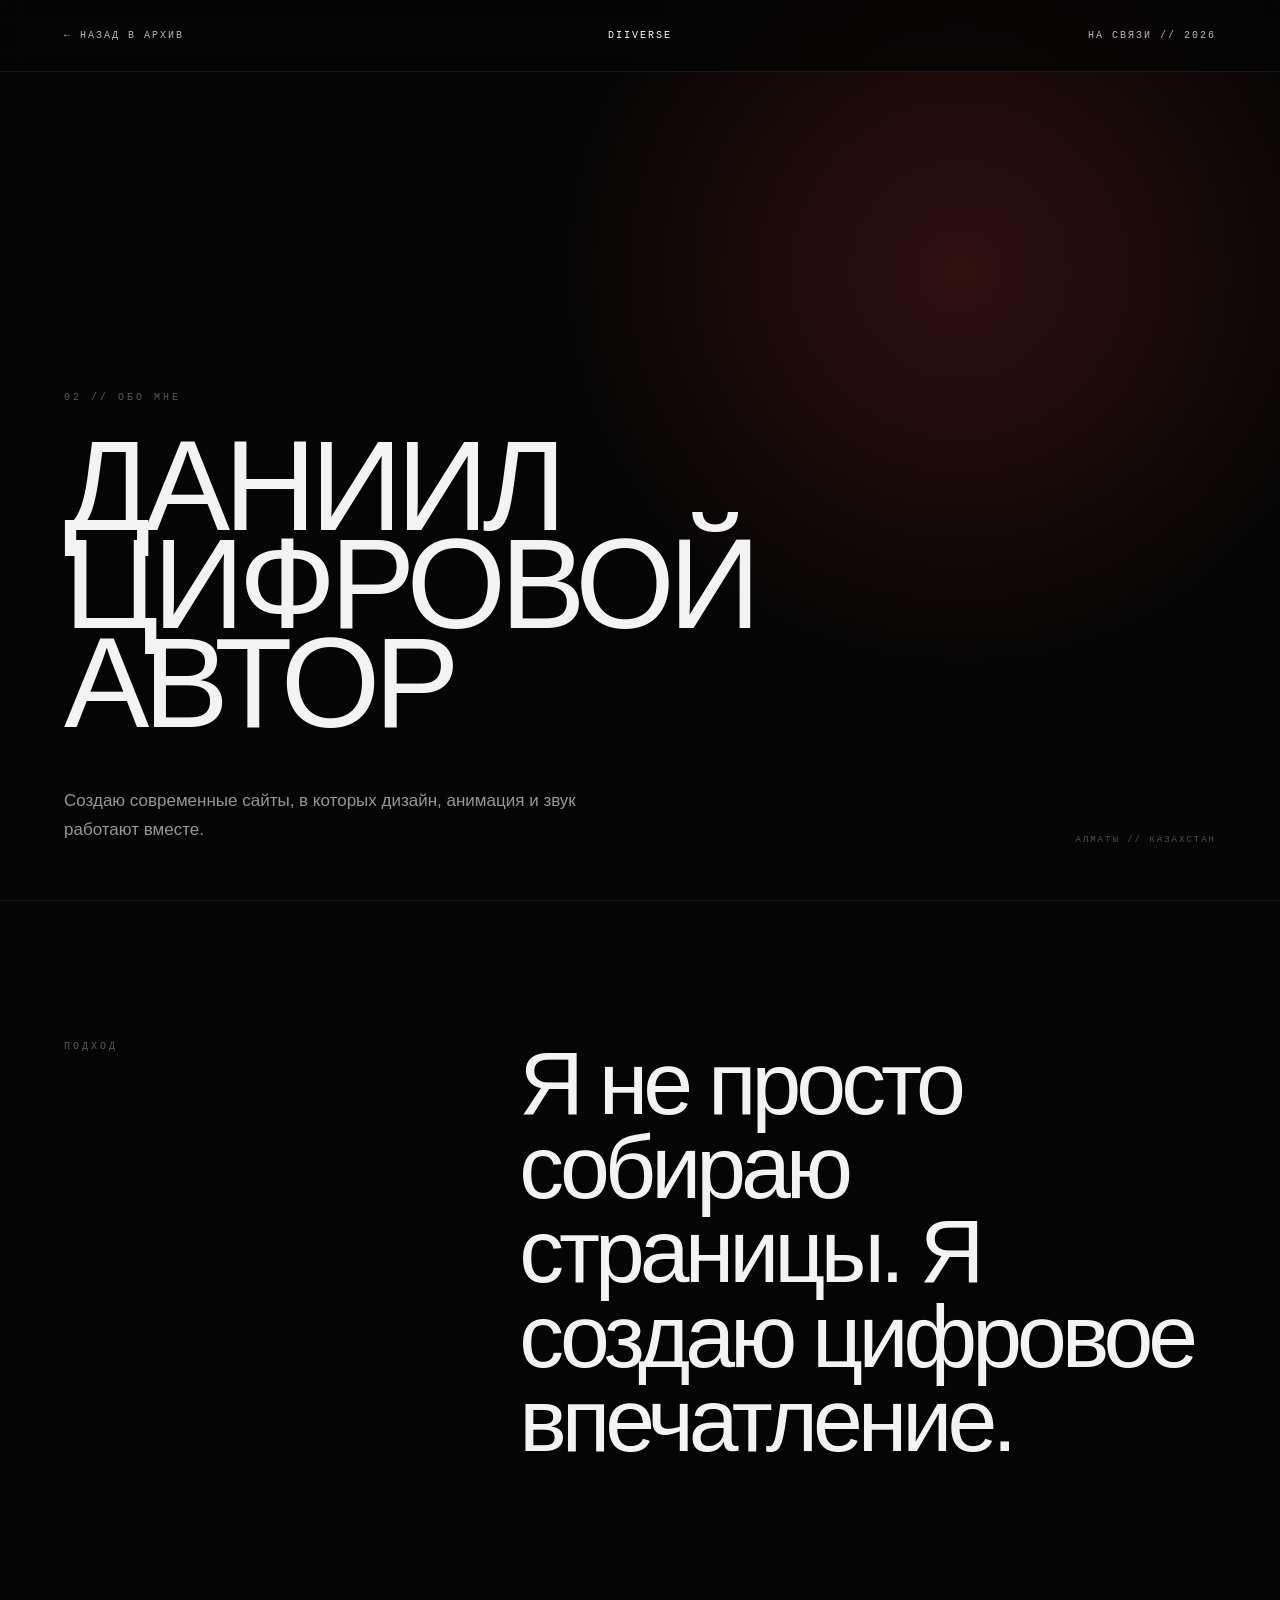
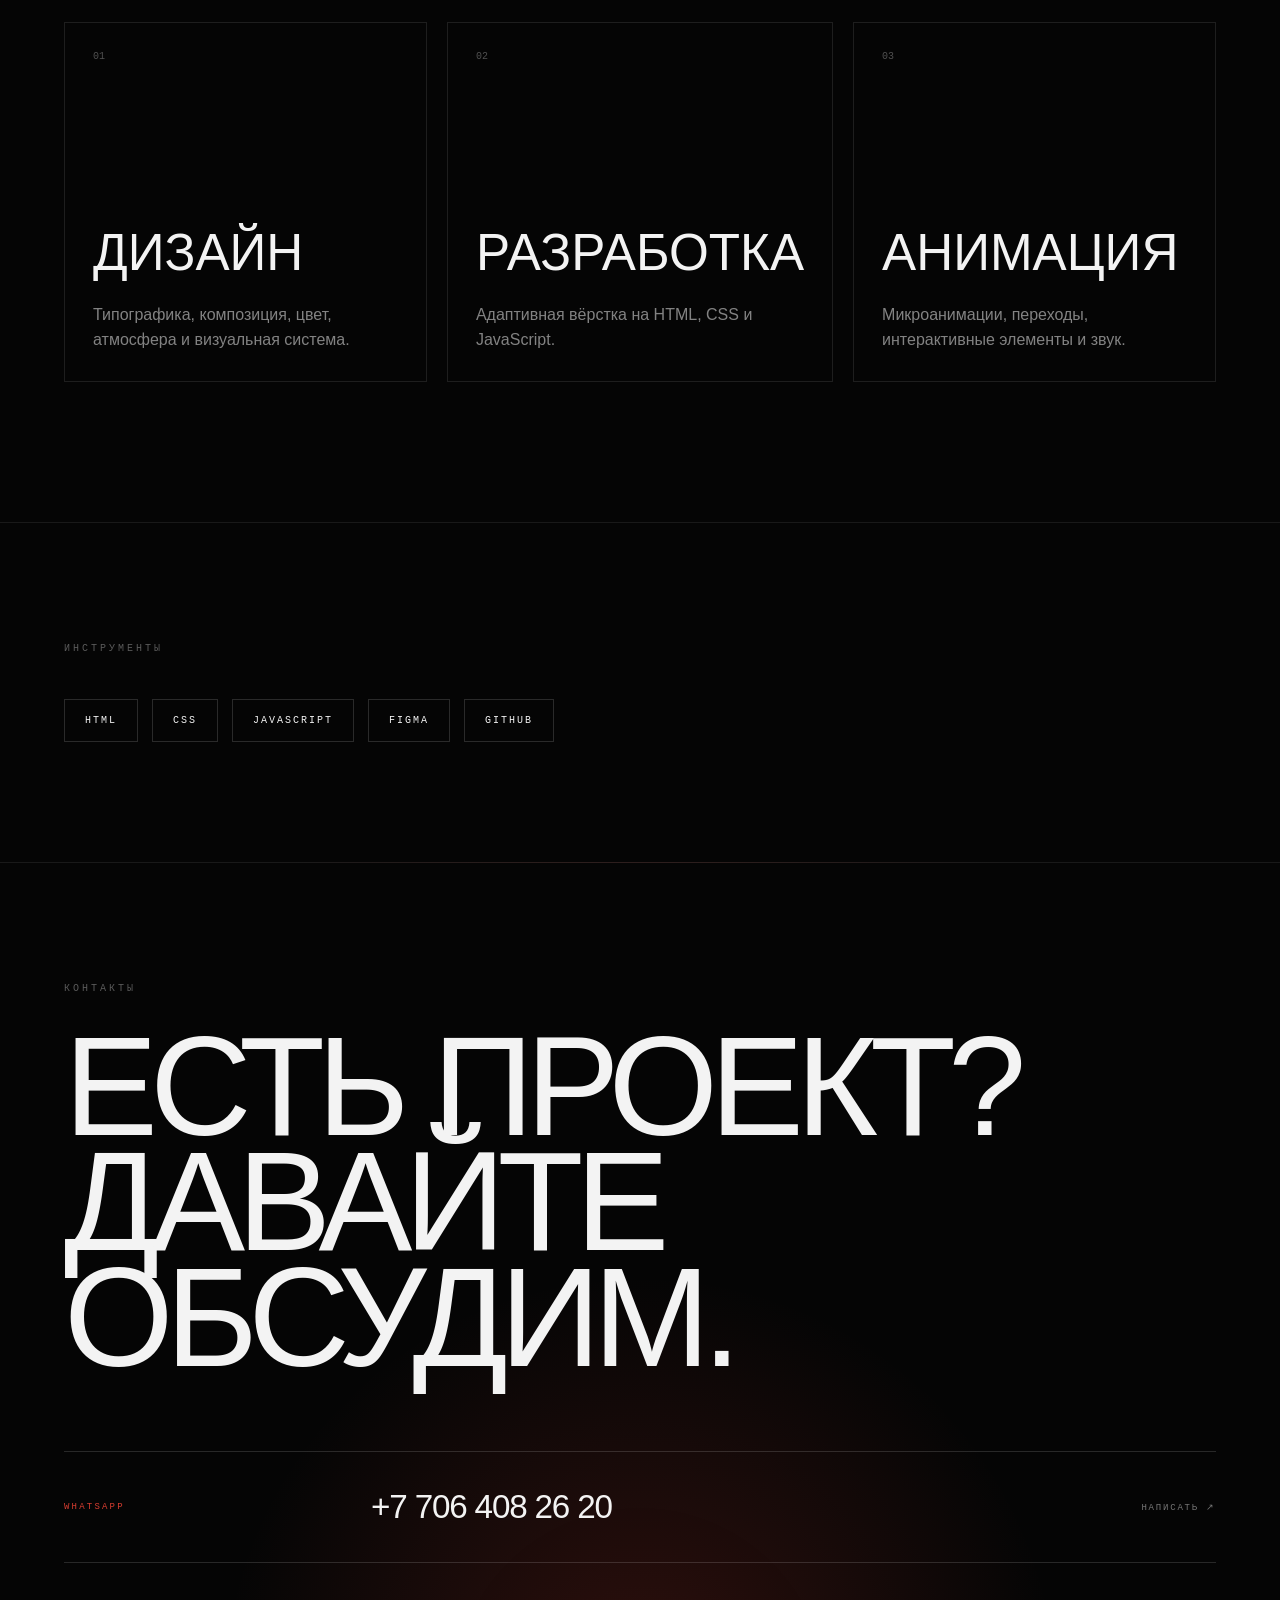
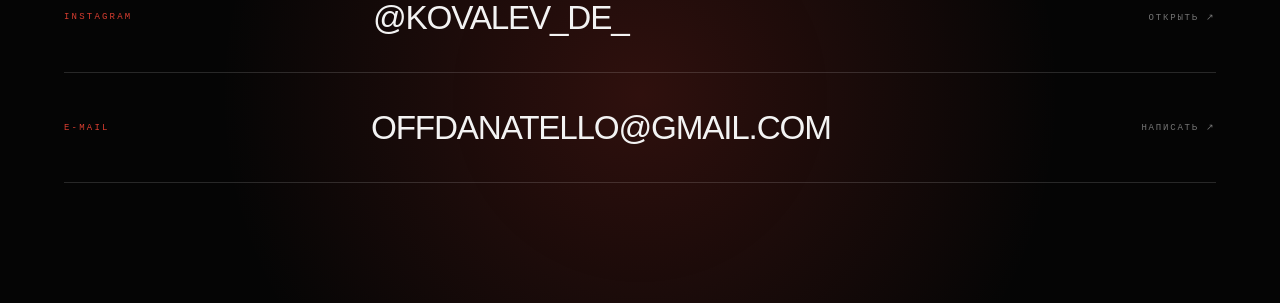
==== about.html @ d896c558 "Add files via upload" ====
<!DOCTYPE html>
<html lang="ru">
<head>
    <meta charset="UTF-8">
    <meta name="viewport" content="width=device-width, initial-scale=1.0">
    <title>Обо мне — DIIVERSE</title>
    <link rel="stylesheet" href="style.css">
</head>
<body class="about-page">
    <header class="about-header">
        <a href="index.html" class="about-back sound-hover">← НАЗАД В АРХИВ</a>
        <a href="index.html" class="about-logo sound-hover">DIIVERSE</a>
        <span class="about-status">НА СВЯЗИ // 2026</span>
    </header>

    <main>
        <section class="about-hero">
            <p class="about-label">02 // ОБО МНЕ</p>
            <h1>ДАНИИЛ<br>ЦИФРОВОЙ<br>АВТОР</h1>

            <div class="about-intro">
                <p>Создаю современные сайты, в которых дизайн, анимация и звук работают вместе.</p>
                <span>АЛМАТЫ // КАЗАХСТАН</span>
            </div>
        </section>

        <section class="about-statement">
            <p class="about-section-label">ПОДХОД</p>
            <h2>Я не просто собираю страницы. Я создаю цифровое впечатление.</h2>
        </section>

        <section class="about-grid">
            <article class="about-card">
                <span>01</span>
                <h3>ДИЗАЙН</h3>
                <p>Типографика, композиция, цвет, атмосфера и визуальная система.</p>
            </article>

            <article class="about-card">
                <span>02</span>
                <h3>РАЗРАБОТКА</h3>
                <p>Адаптивная вёрстка на HTML, CSS и JavaScript.</p>
            </article>

            <article class="about-card">
                <span>03</span>
                <h3>АНИМАЦИЯ</h3>
                <p>Микроанимации, переходы, интерактивные элементы и звук.</p>
            </article>
        </section>

        <section class="about-stack">
            <p class="about-section-label">ИНСТРУМЕНТЫ</p>
            <div class="about-stack__list">
                <span>HTML</span><span>CSS</span><span>JAVASCRIPT</span>
                <span>FIGMA</span><span>GITHUB</span>
            </div>
        </section>

        <section class="about-contact" id="contact">
            <p class="about-section-label">КОНТАКТЫ</p>
            <h2>ЕСТЬ ПРОЕКТ?<br>ДАВАЙТЕ ОБСУДИМ.</h2>

            <div class="about-contact__links">
                <a
                    href="https://wa.me/77064082620?text=%D0%97%D0%B4%D1%80%D0%B0%D0%B2%D1%81%D1%82%D0%B2%D1%83%D0%B9%D1%82%D0%B5%2C%20%D0%94%D0%B0%D0%BD%D0%B8%D0%B8%D0%BB%21%20%D0%A5%D0%BE%D1%87%D1%83%20%D0%BE%D0%B1%D1%81%D1%83%D0%B4%D0%B8%D1%82%D1%8C%20%D0%BF%D1%80%D0%BE%D0%B5%D0%BA%D1%82."
                    class="about-contact__link sound-hover"
                    target="_blank"
                    rel="noopener noreferrer"
                    aria-label="Написать Даниилу в WhatsApp"
                >
                    <span class="about-contact__network">WHATSAPP</span>
                    <strong>+7 706 408 26 20</strong>
                    <span class="about-contact__action">НАПИСАТЬ ↗</span>
                </a>

                <a
                    href="https://www.instagram.com/kovalev_de_/"
                    class="about-contact__link sound-hover"
                    target="_blank"
                    rel="noopener noreferrer"
                    aria-label="Открыть Instagram Даниила"
                >
                    <span class="about-contact__network">INSTAGRAM</span>
                    <strong>@KOVALEV_DE_</strong>
                    <span class="about-contact__action">ОТКРЫТЬ ↗</span>
                </a>

                <a
                    href="mailto:offdanatello@gmail.com"
                    class="about-contact__link sound-hover"
                    aria-label="Написать Даниилу на электронную почту"
                >
                    <span class="about-contact__network">E-MAIL</span>
                    <strong>OFFDANATELLO@GMAIL.COM</strong>
                    <span class="about-contact__action">НАПИСАТЬ ↗</span>
                </a>
            </div>
        </section>
    </main>

    <audio id="hoverSound" src="audio/hover.wav" preload="auto"></audio>
    <audio id="clickSound" src="audio/click.wav" preload="auto"></audio>
    <script src="about.js"></script>
</body>
</html>
---- style.css ----
/* =================================
   0. ОБЩИЕ НАСТРОЙКИ
================================= */

* {
    margin: 0;
    padding: 0;
    box-sizing: border-box;
}


:root {
    --font-main: Arial, Helvetica, sans-serif;
    --font-system: Consolas, "Courier New", monospace;
}

html {
    scroll-behavior: smooth;
}

body {
    min-width: 320px;

    color: #f3f3f3;
    background: #050505;

    font-family: var(--font-main);

    overflow: hidden;
}

button,
a {
    font: inherit;
}

button {
    border: none;
}

a {
    color: inherit;
}

img {
    max-width: 100%;
}

::selection {
    color: #050505;
    background: #f04435;
}


/* Скроллбар */

::-webkit-scrollbar {
    width: 8px;
}

::-webkit-scrollbar-track {
    background: #050505;
}

::-webkit-scrollbar-thumb {
    background: rgba(255, 255, 255, 0.18);
}

::-webkit-scrollbar-thumb:hover {
    background: #f04435;
}


/* Фокус для клавиатуры */

a:focus-visible,
button:focus-visible {
    outline: 1px solid #f04435;
    outline-offset: 5px;
}


/* =================================
   1. СТАРТОВЫЙ ЭКРАН
================================= */

.preloader {
    position: fixed;
    inset: 0;
    z-index: 9999;

    padding: 38px 5%;

    display: flex;
    flex-direction: column;
    justify-content: center;
    align-items: center;

    color: #f3f3f3;
    background: #050505;
    overflow: hidden;


}
/* Большое пульсирующее красное пятно */

.preloader::after {
    content: "";

    position: absolute;
    top: 50%;
    left: 50%;
    z-index: 1;

    width: 850px;
    height: 850px;

    border-radius: 50%;

    background: radial-gradient(
        circle,
        rgba(240, 50, 40, 0.55) 0%,
        rgba(240, 50, 40, 0.28) 25%,
        rgba(240, 50, 40, 0.1) 48%,
        transparent 72%
    );

    filter: blur(38px);

    transform:
        translate(-50%, -50%)
        scale(0.45);

    animation:
        preloaderPulse
        10s
        ease-in-out
        infinite;

    pointer-events: none;
}


@keyframes preloaderPulse {

    0%,
    100% {
        opacity: 0.25;

        transform:
            translate(-50%, -50%)
            scale(0.45);
    }

    50% {
        opacity: 1;

        transform:
            translate(-50%, -50%)
            scale(1.35);
    }

}

/* Сетка на стартовом экране */

.preloader::before {
    content: "";

    position: absolute;
    inset: 0;

    background-image:
        linear-gradient(
            rgba(255, 255, 255, 0.018) 1px,
            transparent 1px
        ),
        linear-gradient(
            90deg,
            rgba(255, 255, 255, 0.018) 1px,
            transparent 1px
        );

    background-size: 70px 70px;

    pointer-events: none;
}


/* Горизонтальная сканирующая линия */



/* Скрытие прелоадера */

.preloader.hidden {
   display: none;
}


/* Центральная часть */

.preloader__content {
    position: relative;
    z-index: 2;

    width: 100%;
    max-width: 1100px;

    text-align: center;
}

.system-text {
    color: rgba(255, 255, 255, 0.4);

    font-family: var(--font-system);
    font-size: 10px;
    letter-spacing: 4px;

    animation: systemBlink 1.5s ease-in-out infinite;
}

@keyframes systemBlink {

    0%,
    100% {
        opacity: 0.35;
    }

    50% {
        opacity: 1;
    }

}

.preloader h1 {
    margin-top: 30px;

    font-size: clamp(55px, 10vw, 150px);
    line-height: 0.85;
    letter-spacing: -8px;
    font-weight: 500;
}

.preloader__description {
    max-width: 500px;
    margin: 35px auto 0;

    color: rgba(255, 255, 255, 0.46);

    font-size: 14px;
    line-height: 1.7;
}


/* Кнопка входа */

.enter-button {
    position: relative;

    margin-top: 50px;
    padding: 19px 32px;

    color: #f3f3f3;
    background: transparent;

    border: 1px solid rgba(255, 255, 255, 0.25);

    font-family: var(--font-system);
    font-size: 11px;
    letter-spacing: 3px;

    cursor: pointer;

    overflow: hidden;

    transition:
        color 0.35s ease,
        background 0.35s ease,
        border-color 0.35s ease,
        transform 0.35s ease,
        box-shadow 0.35s ease;
}

.enter-button:hover {
    color: #050505;
    background: #f3f3f3;
    border-color: #f3f3f3;

    transform: translateY(-3px);

    box-shadow:
        0 12px 50px rgba(240, 68, 53, 0.2);
}

/* =================================
   SYSTEM BOOT
================================= */

.boot-sequence {
    width: 100%;
    max-width: 520px;

    margin: 34px auto 0;

    opacity: 0;
    visibility: hidden;

    transform: translateY(15px);

    transition:
        opacity 0.4s ease,
        visibility 0.4s ease,
        transform 0.4s ease;
}

.boot-sequence.active {
    opacity: 1;
    visibility: visible;

    transform: translateY(0);
}

.boot-sequence__line {
    min-height: 18px;

    color: rgba(255, 255, 255, 0.62);

    font-family: var(--font-system);
    font-size: 10px;
    letter-spacing: 3px;
    text-align: left;
}

.boot-progress {
    width: 100%;
    height: 2px;

    margin-top: 16px;

    overflow: hidden;

    background: rgba(255, 255, 255, 0.12);
}

.boot-progress__bar {
    width: 0%;
    height: 100%;

    background: #f04435;

    box-shadow:
        0 0 10px rgba(240, 68, 53, 0.8),
        0 0 25px rgba(240, 68, 53, 0.45);

    transition: width 0.25s linear;
}

.boot-progress__info {
    margin-top: 12px;

    display: flex;
    justify-content: space-between;
    gap: 20px;

    color: rgba(255, 255, 255, 0.28);

    font-family: var(--font-system);
    font-size: 8px;
    letter-spacing: 2px;
}

.enter-button.booting {
    pointer-events: none;

    color: rgba(255, 255, 255, 0.4);
    border-color: rgba(255, 255, 255, 0.12);

    background: transparent;

    transform: none;
}

/* Нижняя строка прелоадера */

.preloader__bottom {
    position: absolute;
    right: 5%;
    bottom: 32px;
    left: 5%;
    z-index: 2;

    display: flex;
    justify-content: space-between;

    color: rgba(255, 255, 255, 0.28);

    font-family: var(--font-system);
    font-size: 9px;
    letter-spacing: 2px;
}


/* =================================
   2. ОСНОВНОЙ САЙТ
================================= */

.site-content {
    display: none;
}

.site-content.visible {
    display: block;
}


/* =================================
   3. HERO
================================= */

.hero {
    position: relative;

    min-height: 100vh;
    min-height: 100svh;

    padding: 140px 5% 45px;

    display: flex;
    flex-direction: column;
    justify-content: flex-end;

    background:
        radial-gradient(
            circle at 68% 40%,
            rgba(240, 68, 53, 0.16),
            transparent 30%
        ),
        linear-gradient(
            115deg,
            #050505 0%,
            #0d0d0d 50%,
            #171717 100%
        );

    overflow: hidden;
}


/* Красное свечение */

.hero::before {
    content: "";

    position: absolute;
    top: 15%;
    left: 32%;

    width: 520px;
    height: 520px;

    background: radial-gradient(
        circle,
        rgba(240, 68, 53, 0.18),
        transparent 65%
    );

    filter: blur(25px);

    animation: heroGlow 6s ease-in-out infinite;

    pointer-events: none;
}

@keyframes heroGlow {

    0%,
    100% {
        opacity: 0.45;
        transform: scale(0.9);
    }

    50% {
        opacity: 1;
        transform: scale(1.15);
    }

}


/* Затемнение снизу */

.hero::after {
    content: "";

    position: absolute;
    right: 0;
    bottom: 0;
    left: 0;

    height: 40%;

    background: linear-gradient(
        transparent,
        rgba(5, 5, 5, 0.9)
    );

    pointer-events: none;
}


/* =================================
   4. ШАПКА
================================= */

.header {
    position: fixed;
    top: 0;
    right: 0;
    left: 0;
    z-index: 200;

    padding: 28px 5%;

    display: grid;
    grid-template-columns: 1fr auto 1fr;
    align-items: center;
    gap: 30px;

    border-bottom: 1px solid rgba(255, 255, 255, 0.1);

    background: rgba(5, 5, 5, 0.72);
    backdrop-filter: blur(14px);
    -webkit-backdrop-filter: blur(14px);
}

.logo {
    justify-self: start;

    color: #f3f3f3;

    font-family: var(--font-system);
    font-size: 11px;
    letter-spacing: 3px;
    text-decoration: none;

    transition:
        color 0.3s ease,
        text-shadow 0.3s ease;
}

.logo:hover {
    color: #f04435;
    text-shadow: 0 0 20px rgba(240, 68, 53, 0.7);
}


/* Навигация */

.navigation {
    display: flex;
    align-items: center;
    gap: 32px;
}

.navigation a {
    position: relative;

    padding: 7px 0;

    color: rgba(255, 255, 255, 0.62);

    font-family: var(--font-system);
    font-size: 9px;
    letter-spacing: 2px;
    text-decoration: none;
    text-transform: uppercase;

    transition: color 0.3s ease;
}

.navigation a::after {
    content: "";

    position: absolute;
    right: 0;
    bottom: 0;
    left: 0;

    height: 1px;

    background: #f04435;

    transform: scaleX(0);
    transform-origin: right;

    transition: transform 0.3s ease;
}

.navigation a:hover {
    color: #ffffff;
}

.navigation a:hover::after {
    transform: scaleX(1);
    transform-origin: left;
}


/* Кнопка звука */

.sound-button {
    justify-self: end;

    padding: 10px 14px;

    color: rgba(255, 255, 255, 0.65);
    background: rgba(0, 0, 0, 0.22);

    border: 1px solid rgba(255, 255, 255, 0.16);

    font-family: var(--font-system);
    font-size: 9px;
    letter-spacing: 2px;

    cursor: pointer;

    transition:
        color 0.3s ease,
        border-color 0.3s ease,
        background 0.3s ease;
}

.sound-button:hover {
    color: #ffffff;
    background: rgba(240, 68, 53, 0.12);
    border-color: rgba(240, 68, 53, 0.7);
}


/* =================================
   5. СОДЕРЖИМОЕ HERO
================================= */

.hero__content {
    position: relative;
    z-index: 5;

    max-width: 1050px;
}

.hero__code {
    color: rgba(255, 255, 255, 0.42);

    font-family: var(--font-system);
    font-size: 10px;
    letter-spacing: 3px;
}

.hero h2 {
    margin-top: 26px;

    font-size: clamp(85px, 15vw, 220px);
    line-height: 0.72;
    letter-spacing: -12px;
    font-weight: 500;
}

.hero__description {
    max-width: 510px;
    margin-top: 45px;

    color: rgba(255, 255, 255, 0.62);

    font-size: 17px;
    line-height: 1.7;
}


/* Кнопка перехода к проектам */

.explore-button {
    width: min(100%, 500px);
    margin-top: 45px;
    padding: 23px 0;

    display: flex;
    justify-content: space-between;
    align-items: center;

    color: #f3f3f3;

    border-top: 1px solid rgba(255, 255, 255, 0.25);
    border-bottom: 1px solid rgba(255, 255, 255, 0.25);

    font-family: var(--font-system);
    font-size: 11px;
    letter-spacing: 3px;
    text-decoration: none;

    transition:
        padding 0.35s ease,
        color 0.35s ease,
        background 0.35s ease;
}

.explore-button span {
    font-size: 23px;

    transition: transform 0.35s ease;
}

.explore-button:hover {
    padding-right: 20px;
    padding-left: 20px;

    color: #050505;
    background: #f3f3f3;
}

.explore-button:hover span {
    transform: translate(6px, 6px);
}


/* Нижняя строка hero */

.hero__bottom {
    position: relative;
    z-index: 5;

    margin-top: 65px;

    display: flex;
    justify-content: space-between;

    color: rgba(255, 255, 255, 0.3);

    font-family: var(--font-system);
    font-size: 9px;
    letter-spacing: 2px;
}


/* =================================
   6. MANIFESTO
================================= */

.manifesto {
    position: relative;

    min-height: 100vh;
    min-height: 100svh;

    padding: 45px 5%;

    display: flex;
    flex-direction: column;
    justify-content: space-between;

    background:
        radial-gradient(
            circle at 78% 45%,
            rgba(245, 36, 36, 0.16),
            transparent 35%
        ),
        #080808;

    border-top: 1px solid rgba(255, 255, 255, 0.08);
    border-bottom: 1px solid rgba(255, 255, 255, 0.08);

    overflow: hidden;
}


/* Сетка */

.manifesto::before {
    content: "";

    position: absolute;
    inset: 0;

    background-image:
        linear-gradient(
            rgba(255, 255, 255, 0.018) 1px,
            transparent 1px
        ),
        linear-gradient(
            90deg,
            rgba(255, 255, 255, 0.018) 1px,
            transparent 1px
        );

    background-size: 80px 80px;

    pointer-events: none;
}


/* Красный декоративный круг */

.manifesto::after {
    content: "";

    position: absolute;
    right: -160px;
    bottom: -180px;

    width: 520px;
    height: 520px;

    border: 1px solid rgba(240, 68, 53, 0.2);
    border-radius: 50%;

    box-shadow:
        0 0 80px rgba(240, 68, 53, 0.08),
        inset 0 0 80px rgba(240, 68, 53, 0.05);

    pointer-events: none;
}


/* Верхняя часть */

.manifesto__top {
    position: relative;
    z-index: 2;

    display: flex;
    justify-content: space-between;
}

.manifesto__label,
.manifesto__status {
    color: rgba(255, 255, 255, 0.35);

    font-family: var(--font-system);
    font-size: 10px;
    letter-spacing: 3px;
}


/* Центр */

.manifesto__content {
    position: relative;
    z-index: 2;
}

.manifesto h2 {
    font-size: clamp(65px, 11vw, 165px);
    line-height: 0.78;
    letter-spacing: -8px;
    font-weight: 500;
}

.manifesto h2 .manifesto-accent {
    color: #f04435;

    text-shadow: 0 0 50px rgba(240, 68, 53, 0.23);
}

.manifesto__text {
    margin-top: 60px;

    display: flex;
    align-items: flex-end;
    justify-content: space-between;
    gap: 60px;
}

.manifesto__text > p:first-child {
    max-width: 520px;

    color: rgba(255, 255, 255, 0.58);

    font-size: 17px;
    line-height: 1.7;
}

.manifesto__code {
    color: rgba(255, 255, 255, 0.28);

    font-family: var(--font-system);
    font-size: 10px;
    letter-spacing: 2px;
}


/* Низ */

.manifesto__bottom {
    position: relative;
    z-index: 2;

    display: flex;
    justify-content: space-between;

    color: rgba(255, 255, 255, 0.25);

    font-family: var(--font-system);
    font-size: 9px;
    letter-spacing: 2px;
}


/* =================================
   7. SELECTED VERSES
================================= */

.verses {
    min-height: 100vh;
    min-height: 100svh;

    padding: 45px 5% 60px;

    color: #f3f3f3;
    background: #050505;

    border-bottom: 1px solid rgba(255, 255, 255, 0.08);
}


/* Верхняя строка */

.verses__header {
    display: flex;
    justify-content: space-between;
    align-items: center;

    padding-bottom: 35px;
}

.verses__label,
.verses__header > span,
.verses__footer {
    color: rgba(255, 255, 255, 0.32);

    font-family: var(--font-system);
    font-size: 10px;
    letter-spacing: 2px;
}


/* Две колонки */

.verses__layout {
    display: grid;
    grid-template-columns: minmax(0, 1.35fr) minmax(320px, 0.65fr);
    gap: 35px;
}


/* Список проектов */

.verses__list {
    border-bottom: 1px solid rgba(255, 255, 255, 0.12);
}

.verse-row {
    position: relative;

    min-height: 185px;
    padding: 30px 10px;

    display: grid;
    grid-template-columns: 70px minmax(0, 1fr) auto;
    align-items: center;
    gap: 25px;

    color: inherit;
    text-decoration: none;

    border-top: 1px solid rgba(255, 255, 255, 0.12);

    overflow: hidden;

    transition:
        padding 0.35s ease,
        background 0.35s ease,
        opacity 0.35s ease;
}


/* Красная линия слева */

.verse-row::before {
    content: "";

    position: absolute;
    top: 0;
    bottom: 0;
    left: 0;

    width: 2px;

    background: #f04435;

    transform: scaleY(0);
    transform-origin: bottom;

    transition: transform 0.35s ease;
}

.verse-row:hover::before,
.verse-row.is-active::before {
    transform: scaleY(1);
}

.verse-row:hover {
    padding-right: 25px;
    padding-left: 25px;

    background: rgba(255, 255, 255, 0.028);
}


/* Номер */

.verse-row__number {
    color: rgba(255, 255, 255, 0.3);

    font-family: var(--font-system);
    font-size: 10px;
    letter-spacing: 2px;
}


/* Название */

.verse-row__title {
    min-width: 0;
}

.verse-row__title h2 {
    font-size: clamp(36px, 5vw, 78px);
    line-height: 0.9;
    letter-spacing: -3px;
    font-weight: 400;

    overflow-wrap: anywhere;
}

.verse-row__title p {
    margin-top: 14px;

    color: rgba(255, 255, 255, 0.34);

    font-family: var(--font-system);
    font-size: 9px;
    line-height: 1.5;
    letter-spacing: 2px;
}


/* Статус */

.verse-row__status {
    color: rgba(255, 255, 255, 0.5);

    font-family: var(--font-system);
    font-size: 10px;
    letter-spacing: 2px;

    white-space: nowrap;
}


/* Заблокированные проекты */

.verse-row--locked {
    cursor: not-allowed;
}

.verse-row--locked .verse-row__title,
.verse-row--locked .verse-row__status {
    opacity: 0.38;
}

.verse-row--locked:hover {
    opacity: 0.75;
}


/* =================================
   8. ПРЕВЬЮ ПРОЕКТА
================================= */

.verse-preview {
    position: sticky;
    top: 30px;

    height: calc(100vh - 90px);
    min-height: 520px;

    overflow: hidden;

    background: #0a0a0a;

    border: 1px solid rgba(255, 255, 255, 0.1);
}

.verse-preview img {
    width: 100%;
    height: 100%;

    display: block;

    object-fit: cover;
    object-position: center;

    opacity: 1;
    transform: scale(1);

    transition:
        opacity 0.35s ease,
        transform 0.9s cubic-bezier(0.16, 1, 0.3, 1),
        filter 0.7s ease;
}

.verse-preview:hover img {
    transform: scale(1.045);
    filter: contrast(1.04);
}


/* Затемнение изображения */

.verse-preview::after {
    content: "";

    position: absolute;
    inset: 0;

    background: linear-gradient(
        to bottom,
        rgba(0, 0, 0, 0.05),
        rgba(0, 0, 0, 0.65)
    );

    pointer-events: none;
}


/* Закрытый проект */

.verse-preview__empty {
    position: absolute;
    inset: 0;
    z-index: 2;

    display: flex;
    align-items: center;
    justify-content: center;

    color: rgba(255, 255, 255, 0.12);

    font-family: var(--font-system);
    font-size: clamp(24px, 4vw, 52px);
    line-height: 1.1;
    letter-spacing: 5px;
    text-align: center;

    opacity: 0;

    background:
        repeating-linear-gradient(
            0deg,
            transparent,
            transparent 3px,
            rgba(255, 255, 255, 0.015) 4px
        ),
        #080808;

    transition: opacity 0.35s ease;
}

.verse-preview__empty.is-visible {
    opacity: 1;
}


/* Подписи на изображении */

.verse-preview__overlay {
    position: absolute;
    right: 0;
    bottom: 0;
    left: 0;
    z-index: 4;

    padding: 22px;

    display: flex;
    justify-content: space-between;
    gap: 20px;

    color: rgba(255, 255, 255, 0.72);

    font-family: var(--font-system);
    font-size: 9px;
    line-height: 1.5;
    letter-spacing: 2px;

    background: linear-gradient(
        transparent,
        rgba(0, 0, 0, 0.9)
    );
}


/* Нижняя строка */

.verses__footer {
    margin-top: 35px;

    display: flex;
    justify-content: space-between;
}


/* =================================
   9. ПЛАНШЕТ
================================= */

@media (max-width: 1050px) {

    .header {
        grid-template-columns: auto 1fr auto;
    }

    .navigation {
        justify-self: center;
        gap: 20px;
    }

    .hero h2 {
        letter-spacing: -8px;
    }

    .verses__layout {
        grid-template-columns: 1.1fr 0.9fr;
    }

    .verse-row {
        grid-template-columns: 45px minmax(0, 1fr);
    }

    .verse-row__status {
        grid-column: 2;
    }

}


/* =================================
   10. МОБИЛЬНАЯ ВЕРСИЯ
================================= */

@media (max-width: 768px) {

    body {
        overflow-x: hidden;
    }


    /* Прелоадер */

    .preloader {
        padding: 25px 20px;
    }

    .preloader h1 {
        margin-top: 24px;

        font-size: clamp(48px, 17vw, 85px);
        line-height: 0.87;
        letter-spacing: -4px;

        overflow-wrap: anywhere;
    }

    .preloader__description {
        max-width: 310px;
        margin-top: 25px;

        font-size: 13px;
    }

    .enter-button {
        width: 100%;
        max-width: 310px;

        margin-top: 38px;
        padding: 18px 12px;

        font-size: 9px;
    }

    .preloader__bottom {
        right: 20px;
        bottom: 22px;
        left: 20px;

        gap: 15px;

        font-size: 7px;
    }


    /* Hero */

    .hero {
        min-height: 100svh;
        padding: 120px 20px 30px;

        background-position: 62% center;
    }

    .hero::before {
        top: 18%;
        left: -30%;

        width: 400px;
        height: 400px;
    }


    /* Шапка */

    .header {
        padding: 20px;

        grid-template-columns: 1fr auto;
        gap: 15px;
    }

    .logo {
        font-size: 9px;
    }

    .navigation {
        position: absolute;
        top: 69px;
        right: 20px;
        left: 20px;

        padding-top: 15px;

        display: flex;
        justify-content: space-between;
        gap: 10px;

        border-top: 1px solid rgba(255, 255, 255, 0.08);
    }

    .navigation a {
        font-size: 7px;
        letter-spacing: 1px;
    }

    .sound-button {
        padding: 8px 10px;

        font-size: 7px;
    }


    /* Hero-контент */

    .hero__content {
        width: 100%;
    }

    .hero__code {
        font-size: 8px;
        letter-spacing: 2px;
    }

    .hero h2 {
        margin-top: 22px;

        font-size: clamp(72px, 24vw, 125px);
        line-height: 0.76;
        letter-spacing: -6px;
    }

    .hero__description {
        max-width: 320px;
        margin-top: 35px;

        font-size: 15px;
        line-height: 1.6;
    }

    .explore-button {
        width: 100%;
        margin-top: 35px;
        padding: 19px 0;

        font-size: 9px;
    }

    .hero__bottom {
        margin-top: 48px;
        gap: 15px;

        font-size: 7px;
    }


    /* Manifesto */

    .manifesto {
        min-height: 100svh;
        padding: 35px 20px;
    }

    .manifesto__status {
        display: none;
    }

    .manifesto__label {
        font-size: 8px;
    }

    .manifesto h2 {
        font-size: clamp(54px, 17vw, 95px);
        line-height: 0.82;
        letter-spacing: -4px;
    }

    .manifesto__text {
        margin-top: 40px;

        flex-direction: column;
        align-items: flex-start;
        gap: 25px;
    }

    .manifesto__text > p:first-child {
        max-width: 330px;

        font-size: 15px;
        line-height: 1.6;
    }

    .manifesto__code {
        font-size: 8px;
        line-height: 1.6;
    }

    .manifesto__bottom {
        gap: 20px;

        font-size: 7px;
    }


    /* Verses */

    .verses {
        padding: 35px 20px 50px;
    }

    .verses__header > span {
        display: none;
    }

    .verses__label {
        font-size: 8px;
    }

    .verses__layout {
        display: flex;
        flex-direction: column;
        gap: 25px;
    }


    /* Превью сверху */

    .verse-preview {
        position: relative;
        top: auto;

        order: -1;

        width: 100%;
        height: 55svh;
        min-height: 380px;
    }

    .verse-preview__overlay {
        padding: 14px;

        font-size: 7px;
    }


    /* Строки проектов */

    .verse-row {
        min-height: 140px;
        padding: 24px 5px;

        grid-template-columns: 35px minmax(0, 1fr);
        gap: 12px;
    }

    .verse-row__status {
        grid-column: 2;
    }

    .verse-row__title h2 {
        font-size: clamp(34px, 11vw, 55px);
        line-height: 0.9;
        letter-spacing: -2px;
    }

    .verse-row__title p {
        margin-top: 10px;

        font-size: 7px;
        letter-spacing: 1px;
    }

    .verse-row__status,
    .verse-row__number {
        font-size: 8px;
    }

    .verse-row:hover {
        padding-right: 5px;
        padding-left: 5px;
    }

    .verses__footer {
        gap: 20px;

        font-size: 7px;
    }

}


/* =================================
   11. ОЧЕНЬ МАЛЕНЬКИЕ ЭКРАНЫ
================================= */

@media (max-width: 420px) {

    .navigation {
        gap: 7px;
    }

    .navigation a {
    font-size: 8px;
    letter-spacing: 0.5px;
}

    .hero h2 {
        font-size: clamp(65px, 23vw, 100px);
    }

    .manifesto h2 {
        font-size: clamp(48px, 16vw, 78px);
    }

    .verse-preview {
        height: 48svh;
        min-height: 330px;
    }

    .verse-row__title h2 {
        font-size: 32px;
    }

}


/* =================================
   12. УМЕНЬШЕНИЕ АНИМАЦИЙ
================================= */

@media (prefers-reduced-motion: reduce) {

    html {
        scroll-behavior: auto;
    }

    *,
    *::before,
    *::after {
        animation-duration: 0.01ms !important;
        animation-iteration-count: 1 !important;
        transition-duration: 0.01ms !important;
    }

}

/* =================================
   13. ОБЩИЕ СТИЛИ ВНУТРЕННИХ СТРАНИЦ
================================= */

.project-page,
.about-page,
.services-page {
    overflow-x: hidden;
    overflow-y: auto;
    background: #050505;
    color: #f3f3f3;
}

.project-page main,
.about-page main,
.services-page main {
    width: 100%;
}

.project-page a,
.about-page a,
.services-page a {
    text-decoration: none;
}


/* =================================
   14. PROJECT PAGE
================================= */

.project-header {
    position: fixed;
    top: 0;
    right: 0;
    left: 0;
    z-index: 300;

    display: grid;
    grid-template-columns: 1fr auto 1fr;
    align-items: center;

    min-height: 72px;
    padding: 20px 5%;

    background: rgba(5, 5, 5, 0.78);
    backdrop-filter: blur(14px);
    -webkit-backdrop-filter: blur(14px);

    border-bottom: 1px solid rgba(255, 255, 255, 0.08);
}

.project-back,
.project-logo {
    color: rgba(255, 255, 255, 0.72);

    font-family: var(--font-system);
    font-size: 10px;
    letter-spacing: 2px;
}

.project-logo {
    justify-self: center;
    color: #ffffff;
}

.project-header .sound-button {
    justify-self: end;
}

.project-hero {
    position: relative;

    min-height: 100svh;
    padding: 150px 5% 50px;

    display: flex;
    flex-direction: column;
    justify-content: flex-end;

    background:
        radial-gradient(
            circle at 72% 35%,
            rgba(240, 68, 53, 0.18),
            transparent 34%
        ),
        #050505;

    border-bottom: 1px solid rgba(255, 255, 255, 0.08);
    overflow: hidden;
}

.project-hero::before {
    content: "";

    position: absolute;
    inset: 0;

    background-image:
        linear-gradient(
            rgba(255, 255, 255, 0.015) 1px,
            transparent 1px
        ),
        linear-gradient(
            90deg,
            rgba(255, 255, 255, 0.015) 1px,
            transparent 1px
        );

    background-size: 80px 80px;
    pointer-events: none;
}

.project-kicker,
.project-hero__meta,
.project-info__label,
.project-details span,
.project-footer {
    font-family: var(--font-system);
}

.project-kicker {
    position: relative;
    z-index: 2;

    color: rgba(255, 255, 255, 0.34);
    font-size: 10px;
    letter-spacing: 3px;
}

.project-hero h1 {
    position: relative;
    z-index: 2;

    margin-top: 34px;

    font-size: clamp(100px, 18vw, 260px);
    line-height: 0.7;
    letter-spacing: -14px;
    font-weight: 500;
}

.project-hero__meta {
    position: relative;
    z-index: 2;

    margin-top: 60px;

    display: grid;
    grid-template-columns: 1fr 1fr auto;
    gap: 30px;

    color: rgba(255, 255, 255, 0.35);
    font-size: 9px;
    line-height: 1.5;
    letter-spacing: 2px;
}

.project-visual {
    width: 100%;
    padding: 5%;
    background: #080808;
}

.project-visual img {
    width: 100%;
    max-height: 92svh;
    display: block;
    object-fit: cover;
    object-position: center;
    border: 1px solid rgba(255, 255, 255, 0.1);
}

.project-info {
    padding: 140px 5%;

    display: grid;
    grid-template-columns: 0.7fr 1.3fr;
    gap: 80px;

    border-top: 1px solid rgba(255, 255, 255, 0.08);
}

.project-info__label {
    color: rgba(255, 255, 255, 0.3);
    font-size: 10px;
    letter-spacing: 3px;
}

.project-info__content h2 {
    max-width: 950px;

    font-size: clamp(45px, 7vw, 104px);
    line-height: 0.93;
    letter-spacing: -5px;
    font-weight: 400;
}

.project-info__content p {
    max-width: 620px;
    margin-top: 48px;

    color: rgba(255, 255, 255, 0.55);
    font-size: 17px;
    line-height: 1.7;
}

.project-details {
    padding: 0 5% 120px;

    display: grid;
    grid-template-columns: repeat(3, 1fr);
    gap: 20px;
}

.project-details > div {
    min-height: 180px;
    padding: 24px;

    display: flex;
    flex-direction: column;
    justify-content: space-between;

    border: 1px solid rgba(255, 255, 255, 0.1);
    background: rgba(255, 255, 255, 0.015);
}

.project-details span {
    color: rgba(255, 255, 255, 0.3);
    font-size: 9px;
    letter-spacing: 2px;
}

.project-details p {
    font-size: 20px;
}

.project-footer {
    min-height: 180px;
    padding: 45px 5%;

    display: flex;
    justify-content: space-between;
    align-items: center;
    gap: 30px;

    color: rgba(255, 255, 255, 0.55);
    font-size: 10px;
    letter-spacing: 2px;

    border-top: 1px solid rgba(255, 255, 255, 0.1);
}

.project-footer a {
    transition: color 0.3s ease;
}

.project-footer a:hover {
    color: #f04435;
}


/* Reveal */

.reveal {
    opacity: 0;
    transform: translateY(48px);

    transition:
        opacity 0.85s ease,
        transform 0.85s ease;
}

.reveal.visible {
    opacity: 1;
    transform: translateY(0);
}


/* =================================
   15. ABOUT PAGE
================================= */

.about-header {
    position: fixed;
    top: 0;
    right: 0;
    left: 0;
    z-index: 300;

    display: grid;
    grid-template-columns: 1fr auto 1fr;
    align-items: center;

    min-height: 72px;
    padding: 20px 5%;

    background: rgba(5, 5, 5, 0.78);
    backdrop-filter: blur(14px);
    -webkit-backdrop-filter: blur(14px);

    border-bottom: 1px solid rgba(255, 255, 255, 0.08);
}

.about-back,
.about-logo,
.about-status {
    color: rgba(255, 255, 255, 0.72);

    font-family: var(--font-system);
    font-size: 10px;
    letter-spacing: 2px;
}

.about-logo {
    justify-self: center;
    color: #ffffff;
}

.about-status {
    justify-self: end;
}

.about-hero {
    min-height: 100svh;
    padding: 150px 5% 55px;

    display: flex;
    flex-direction: column;
    justify-content: flex-end;

    background:
        radial-gradient(
            circle at 75% 30%,
            rgba(240, 68, 53, 0.18),
            transparent 35%
        ),
        #050505;
}

.about-label,
.about-section-label {
    color: rgba(255, 255, 255, 0.34);

    font-family: var(--font-system);
    font-size: 10px;
    letter-spacing: 3px;
}

.about-hero h1 {
    margin-top: 34px;

    font-size: clamp(72px, 13vw, 190px);
    line-height: 0.77;
    letter-spacing: -10px;
    font-weight: 500;
}

.about-intro {
    margin-top: 55px;

    display: flex;
    justify-content: space-between;
    align-items: flex-end;
    gap: 40px;
}

.about-intro p {
    max-width: 540px;

    color: rgba(255, 255, 255, 0.58);
    font-size: 17px;
    line-height: 1.7;
}

.about-intro span {
    color: rgba(255, 255, 255, 0.3);

    font-family: var(--font-system);
    font-size: 9px;
    letter-spacing: 2px;
}

.about-statement {
    padding: 140px 5%;

    display: grid;
    grid-template-columns: 0.7fr 1.3fr;
    gap: 80px;

    border-top: 1px solid rgba(255, 255, 255, 0.08);
}

.about-statement h2 {
    max-width: 1050px;

    font-size: clamp(44px, 7vw, 105px);
    line-height: 0.94;
    letter-spacing: -5px;
    font-weight: 400;
}

.about-grid {
    padding: 20px 5% 140px;

    display: grid;
    grid-template-columns: repeat(3, 1fr);
    gap: 20px;
}

.about-card {
    min-height: 360px;
    padding: 28px;

    display: flex;
    flex-direction: column;

    border: 1px solid rgba(255, 255, 255, 0.1);

    transition:
        transform 0.35s ease,
        background 0.35s ease,
        border-color 0.35s ease;
}

.about-card:hover {
    transform: translateY(-8px);
    background: rgba(255, 255, 255, 0.03);
    border-color: rgba(255, 255, 255, 0.28);
}

.about-card > span {
    color: rgba(255, 255, 255, 0.3);

    font-family: var(--font-system);
    font-size: 10px;
}

.about-card h3 {
    margin-top: auto;

    font-size: clamp(34px, 4vw, 60px);
    font-weight: 400;
}

.about-card p {
    margin-top: 20px;

    color: rgba(255, 255, 255, 0.5);
    line-height: 1.6;
}

.about-stack {
    padding: 120px 5%;

    border-top: 1px solid rgba(255, 255, 255, 0.08);
}

.about-stack__list {
    margin-top: 45px;

    display: flex;
    flex-wrap: wrap;
    gap: 14px;
}

.about-stack__list span {
    padding: 15px 20px;

    border: 1px solid rgba(255, 255, 255, 0.15);

    font-family: var(--font-system);
    font-size: 10px;
    letter-spacing: 2px;
}

.about-contact {
    min-height: 80svh;
    padding: 120px 5%;

    display: flex;
    flex-direction: column;
    justify-content: center;

    background:
        radial-gradient(
            circle at 50% 80%,
            rgba(240, 68, 53, 0.18),
            transparent 40%
        ),
        #050505;

    border-top: 1px solid rgba(255, 255, 255, 0.08);
}

.about-contact h2 {
    margin-top: 35px;

    font-size: clamp(62px, 11vw, 165px);
    line-height: 0.82;
    letter-spacing: -8px;
    font-weight: 500;
}

.about-contact a {
    align-self: flex-start;

    margin-top: 50px;
    padding-bottom: 8px;

    border-bottom: 1px solid rgba(255, 255, 255, 0.5);

    color: #ffffff;
    font-family: var(--font-system);
    font-size: 11px;
    letter-spacing: 2px;
}


/* =================================
   16. SERVICES PAGE
================================= */

.services-header {
    position: fixed;
    top: 0;
    right: 0;
    left: 0;
    z-index: 300;

    display: grid;
    grid-template-columns: 1fr auto 1fr;
    align-items: center;

    min-height: 72px;
    padding: 20px 5%;

    background: rgba(5, 5, 5, 0.78);
    backdrop-filter: blur(14px);
    -webkit-backdrop-filter: blur(14px);

    border-bottom: 1px solid rgba(255, 255, 255, 0.08);
}

.services-back,
.services-logo,
.services-status {
    color: rgba(255, 255, 255, 0.72);

    font-family: var(--font-system);
    font-size: 10px;
    letter-spacing: 2px;
}

.services-logo {
    justify-self: center;
    color: #ffffff;
}

.services-status {
    justify-self: end;
}

.services-hero {
    min-height: 100svh;
    padding: 150px 5% 55px;

    display: flex;
    flex-direction: column;
    justify-content: flex-end;

    background:
        radial-gradient(
            circle at 75% 30%,
            rgba(240, 68, 53, 0.18),
            transparent 35%
        ),
        #050505;
}

.services-label,
.services-section-label {
    color: rgba(255, 255, 255, 0.34);

    font-family: var(--font-system);
    font-size: 10px;
    letter-spacing: 3px;
}

.services-hero h1 {
    margin-top: 34px;

    font-size: clamp(78px, 15vw, 215px);
    line-height: 0.75;
    letter-spacing: -11px;
    font-weight: 500;
}

.services-intro {
    margin-top: 55px;

    display: flex;
    justify-content: space-between;
    align-items: flex-end;
    gap: 40px;
}

.services-intro p {
    max-width: 540px;

    color: rgba(255, 255, 255, 0.58);
    font-size: 17px;
    line-height: 1.7;
}

.services-intro span {
    color: rgba(255, 255, 255, 0.3);

    font-family: var(--font-system);
    font-size: 9px;
    letter-spacing: 2px;
}

.services-list {
    padding: 120px 5%;
}

.service-item {
    padding: 38px 10px;

    display: grid;
    grid-template-columns: 75px 1fr auto;
    align-items: center;
    gap: 30px;

    border-top: 1px solid rgba(255, 255, 255, 0.12);

    transition:
        padding 0.35s ease,
        background 0.35s ease;
}

.service-item:last-child {
    border-bottom: 1px solid rgba(255, 255, 255, 0.12);
}

.service-item:hover {
    padding-right: 26px;
    padding-left: 26px;
    background: rgba(255, 255, 255, 0.025);
}

.service-item__number {
    color: rgba(255, 255, 255, 0.3);

    font-family: var(--font-system);
    font-size: 10px;
}

.service-item h2 {
    font-size: clamp(38px, 6vw, 92px);
    line-height: 0.9;
    letter-spacing: -4px;
    font-weight: 400;
}

.service-item p {
    max-width: 620px;
    margin-top: 14px;

    color: rgba(255, 255, 255, 0.48);
    line-height: 1.6;
}

.service-item__arrow {
    font-size: 32px;
    transition: transform 0.3s ease;
}

.service-item:hover .service-item__arrow {
    transform: translate(6px, -6px);
}

.services-includes {
    padding: 120px 5%;

    border-top: 1px solid rgba(255, 255, 255, 0.08);
}

.services-includes__grid {
    margin-top: 50px;

    display: grid;
    grid-template-columns: repeat(3, 1fr);
    gap: 20px;
}

.services-includes__grid > div {
    min-height: 180px;
    padding: 25px;

    display: flex;
    flex-direction: column;
    justify-content: space-between;

    border: 1px solid rgba(255, 255, 255, 0.1);
}

.services-includes__grid span {
    color: rgba(255, 255, 255, 0.3);

    font-family: var(--font-system);
    font-size: 10px;
}

.services-includes__grid p {
    max-width: 280px;
    font-size: 18px;
    line-height: 1.4;
}

.services-process {
    padding: 140px 5%;

    display: grid;
    grid-template-columns: 0.7fr 1.3fr;
    gap: 80px;

    border-top: 1px solid rgba(255, 255, 255, 0.08);
}

.services-process h2 {
    font-size: clamp(55px, 9vw, 132px);
    line-height: 0.82;
    letter-spacing: -7px;
    font-weight: 500;
}

.services-process__steps {
    margin-top: 70px;

    display: grid;
    grid-template-columns: repeat(2, 1fr);
    gap: 20px;
}

.services-process__steps > div {
    padding: 22px 0;
    border-top: 1px solid rgba(255, 255, 255, 0.14);
}

.services-process__steps span {
    color: rgba(255, 255, 255, 0.3);

    font-family: var(--font-system);
    font-size: 10px;
}

.services-process__steps p {
    margin-top: 14px;
    font-size: 17px;
}

.services-contact {
    min-height: 80svh;
    padding: 120px 5%;

    display: flex;
    flex-direction: column;
    justify-content: center;

    background:
        radial-gradient(
            circle at 50% 80%,
            rgba(240, 68, 53, 0.18),
            transparent 40%
        ),
        #050505;

    border-top: 1px solid rgba(255, 255, 255, 0.08);
}

.services-contact h2 {
    margin-top: 35px;

    font-size: clamp(65px, 12vw, 170px);
    line-height: 0.8;
    letter-spacing: -8px;
    font-weight: 500;
}

.services-contact a {
    align-self: flex-start;

    margin-top: 50px;
    padding-bottom: 8px;

    border-bottom: 1px solid rgba(255, 255, 255, 0.5);

    color: #ffffff;
    font-family: var(--font-system);
    font-size: 11px;
    letter-spacing: 2px;
}
/* =================================
   CINEMATIC SYSTEM BOOT
================================= */

.boot-panels {
    position: absolute;
    inset: 0;
    z-index: 20;

    display: grid;
    grid-template-columns: repeat(5, 1fr);

    pointer-events: none;

    opacity: 0;
    visibility: hidden;

    perspective: 1200px;
}

.boot-panels span {
    display: block;

    background:
        linear-gradient(
            135deg,
            #050505,
            #160706 55%,
            #050505
        );

    border-right: 1px solid rgba(240, 68, 53, 0.18);

    transform-origin: left center;

    transform:
        rotateY(0deg)
        scaleX(1);

    box-shadow:
        inset 0 0 80px rgba(240, 68, 53, 0.08),
        0 0 40px rgba(0, 0, 0, 0.7);
}


/* Панели включаются после ENTER */

.preloader.is-booting .boot-panels {
    opacity: 1;
    visibility: visible;
}


/* Панели переворачиваются по очереди */

.preloader.is-booting .boot-panels span {
    animation:
        bootPanelFlip
        3.4s
        cubic-bezier(0.77, 0, 0.18, 1)
        forwards;
}

.preloader.is-booting .boot-panels span:nth-child(1) {
    animation-delay: 0s;
}

.preloader.is-booting .boot-panels span:nth-child(2) {
    animation-delay: 0.12s;
}

.preloader.is-booting .boot-panels span:nth-child(3) {
    animation-delay: 0.24s;
}

.preloader.is-booting .boot-panels span:nth-child(4) {
    animation-delay: 0.36s;
}

.preloader.is-booting .boot-panels span:nth-child(5) {
    animation-delay: 0.48s;
}


@keyframes bootPanelFlip {

    0% {
        transform:
            rotateY(0deg)
            scaleX(1);

        filter: brightness(0.55);
    }

    18% {
        transform:
            rotateY(-12deg)
            scaleX(1.03);

        filter: brightness(1.15);
    }

    48% {
        transform:
            rotateY(-58deg)
            scaleX(0.9);

        filter: brightness(1.7);
    }

    75% {
        transform:
            rotateY(-88deg)
            scaleX(0.35);

        filter: brightness(2);
    }

    100% {
        transform:
            rotateY(-100deg)
            scaleX(0);

        filter: brightness(0);
    }

}


/* Белая вспышка перед открытием */

.boot-flash {
    position: absolute;
    inset: 0;
    z-index: 30;

    background:
        radial-gradient(
            circle at center,
            rgba(255, 255, 255, 0.95),
            rgba(240, 68, 53, 0.65) 20%,
            transparent 70%
        );

    opacity: 0;

    pointer-events: none;
}

.preloader.is-booting .boot-flash {
    animation:
        bootFlash
        3.4s
        ease
        forwards;
}

@keyframes bootFlash {

    0%,
    70% {
        opacity: 0;
    }

    82% {
        opacity: 0.15;
    }

    90% {
        opacity: 0.95;
    }

    100% {
        opacity: 0;
    }

}


/* Логотип начинает "оживать" */

.preloader.is-booting h1 {
    animation:
        bootLogo
        3.4s
        cubic-bezier(0.16, 1, 0.3, 1)
        forwards;
}

@keyframes bootLogo {

    0% {
        opacity: 1;

        transform:
            scale(1)
            rotateX(0deg);

        filter: blur(0);
    }

    25% {
        transform:
            scale(1.03)
            rotateX(4deg);
    }

    48% {
        transform:
            scale(0.98)
            rotateX(-5deg);

        text-shadow:
            6px 0 0 rgba(240, 68, 53, 0.35),
            -6px 0 0 rgba(255, 255, 255, 0.12);
    }

    70% {
        transform:
            scale(1.12)
            rotateX(0deg);

        filter: blur(0);
    }

    90% {
        opacity: 1;

        transform:
            scale(1.35);

        filter: blur(1px);
    }

    100% {
        opacity: 0;

        transform:
            scale(1.7);

        filter: blur(14px);
    }

}


/* Системный текст слегка дрожит */

.preloader.is-booting .boot-sequence {
    animation:
        bootInterfaceShake
        0.16s
        steps(2)
        infinite;
}

@keyframes bootInterfaceShake {

    0% {
        transform: translate(0, 0);
    }

    25% {
        transform: translate(1px, -1px);
    }

    50% {
        transform: translate(-1px, 1px);
    }

    75% {
        transform: translate(1px, 1px);
    }

    100% {
        transform: translate(0, 0);
    }

}
/* =================================
   SYSTEM BREACH INTRO
================================= */



.preloader.is-hacking .hack-layer {
    opacity: 1;
    visibility: visible;
}





/* Цифровые кубики */

.hack-blocks {
    position: absolute;
    inset: 0;
}

.hack-blocks span {
    position: absolute;

    width: 42px;
    height: 42px;

    opacity: 0;

    background: rgba(240, 68, 53, 0.75);

    border: 1px solid rgba(255, 255, 255, 0.25);

    box-shadow:
        0 0 20px rgba(240, 68, 53, 0.6),
        inset 0 0 12px rgba(255, 255, 255, 0.1);
}

.hack-blocks span:nth-child(1) {
    top: 10%;
    left: 8%;
}

.hack-blocks span:nth-child(2) {
    top: 22%;
    left: 72%;

    width: 90px;
    height: 22px;
}

.hack-blocks span:nth-child(3) {
    top: 60%;
    left: 12%;

    width: 24px;
    height: 90px;
}

.hack-blocks span:nth-child(4) {
    top: 75%;
    left: 81%;
}

.hack-blocks span:nth-child(5) {
    top: 42%;
    left: 54%;

    width: 120px;
    height: 18px;
}

.hack-blocks span:nth-child(6) {
    top: 14%;
    left: 42%;

    width: 18px;
    height: 75px;
}

.hack-blocks span:nth-child(7) {
    top: 80%;
    left: 35%;

    width: 70px;
    height: 14px;
}

.hack-blocks span:nth-child(8) {
    top: 35%;
    left: 88%;

    width: 22px;
    height: 110px;
}

.hack-blocks span:nth-child(9) {
    top: 68%;
    left: 62%;
}

.hack-blocks span:nth-child(10) {
    top: 28%;
    left: 18%;

    width: 85px;
    height: 16px;
}

.hack-blocks span:nth-child(11) {
    top: 50%;
    left: 76%;

    width: 55px;
    height: 55px;
}

.hack-blocks span:nth-child(12) {
    top: 8%;
    left: 91%;

    width: 16px;
    height: 55px;
}

.preloader.is-hacking .hack-blocks span {
    animation:
        hackBlockSpawn
        1.2s
        steps(4)
        infinite;
}

.preloader.is-hacking .hack-blocks span:nth-child(2) {
    animation-delay: 0.12s;
}

.preloader.is-hacking .hack-blocks span:nth-child(3) {
    animation-delay: 0.24s;
}

.preloader.is-hacking .hack-blocks span:nth-child(4) {
    animation-delay: 0.36s;
}

.preloader.is-hacking .hack-blocks span:nth-child(5) {
    animation-delay: 0.48s;
}

.preloader.is-hacking .hack-blocks span:nth-child(6) {
    animation-delay: 0.6s;
}

.preloader.is-hacking .hack-blocks span:nth-child(7) {
    animation-delay: 0.72s;
}

.preloader.is-hacking .hack-blocks span:nth-child(8) {
    animation-delay: 0.84s;
}

.preloader.is-hacking .hack-blocks span:nth-child(9) {
    animation-delay: 0.96s;
}

.preloader.is-hacking .hack-blocks span:nth-child(10) {
    animation-delay: 1.08s;
}

.preloader.is-hacking .hack-blocks span:nth-child(11) {
    animation-delay: 0.32s;
}

.preloader.is-hacking .hack-blocks span:nth-child(12) {
    animation-delay: 0.68s;
}




/* Строки взлома */

.hack-lines {
    position: absolute;
    top: 28px;
    right: 5%;
    left: 5%;

    display: flex;
    justify-content: space-between;
    gap: 20px;

    color: rgba(255, 255, 255, 0.38);

    font-family: var(--font-system);
    font-size: 8px;
    letter-spacing: 2px;
}

.hack-lines span {
    opacity: 0;
}

.preloader.is-hacking .hack-lines span {
    animation: hackLineShow 0.55s steps(2) infinite;
}

.preloader.is-hacking .hack-lines span:nth-child(2) {
    animation-delay: 0.18s;
}

.preloader.is-hacking .hack-lines span:nth-child(3) {
    animation-delay: 0.36s;
}

.preloader.is-hacking .hack-lines span:nth-child(4) {
    animation-delay: 0.54s;
}

@keyframes hackLineShow {

    0%,
    35% {
        opacity: 0;
    }

    36%,
    80% {
        opacity: 1;
    }

    81%,
    100% {
        opacity: 0.15;
    }

}


/* Дрожание всего экрана */

.preloader.is-hacking {
    animation:
        hackScreenShake
        0.16s
        steps(2)
        infinite;
}

@keyframes hackScreenShake {

    0% {
        transform: translate(0, 0) skew(0deg);
    }

    20% {
        transform: translate(-4px, 2px) skew(-0.3deg);
    }

    40% {
        transform: translate(5px, -3px) skew(0.4deg);
    }

    60% {
        transform: translate(-2px, -1px) skew(-0.2deg);
    }

    80% {
        transform: translate(3px, 3px) skew(0.2deg);
    }

    100% {
        transform: translate(0, 0) skew(0deg);
    }

}


/* Глитч заголовка */

.preloader.is-hacking h1 {
    animation:
        hackTitle
        0.22s
        steps(2)
        infinite;
}

@keyframes hackTitle {

    0% {
        transform: translate(0, 0);
        text-shadow: none;
        filter: blur(0);
    }

    25% {
        transform: translate(6px, -2px);

        text-shadow:
            -8px 0 rgba(240, 68, 53, 0.75),
            8px 0 rgba(255, 255, 255, 0.18);
    }

    50% {
        transform: translate(-5px, 3px);

        text-shadow:
            9px 0 rgba(240, 68, 53, 0.55),
            -5px 0 rgba(255, 255, 255, 0.22);

        filter: blur(0.5px);
    }

    75% {
        transform: translate(3px, 1px);

        text-shadow:
            -4px 0 rgba(240, 68, 53, 0.8);
    }

    100% {
        transform: translate(0, 0);
        text-shadow: none;
        filter: blur(0);
    }

}


/* Финальная вспышка */

.hack-flash {
    position: absolute;
    inset: 0;
    z-index: 50;

    opacity: 0;

    background:
        radial-gradient(
            circle at center,
            rgba(255, 255, 255, 0.92),
            rgba(240, 68, 53, 0.72) 18%,
            transparent 68%
        );

    pointer-events: none;
}

.preloader.is-hacking .hack-flash {
    animation: hackFlash 4s ease forwards;
}

@keyframes hackFlash {

    0%,
    70% {
        opacity: 0;
    }

    78% {
        opacity: 0.15;
    }

    84% {
        opacity: 0.8;
    }

    88% {
        opacity: 0.08;
    }

    93% {
        opacity: 1;
    }

    100% {
        opacity: 0;
    }

}
/* =================================
   AGGRESSIVE SYSTEM BREACH
================================= */

.hack-layer {
    position: absolute;
    inset: 0;
    z-index: 20;

    overflow: hidden;

    opacity: 0;
    visibility: hidden;

    pointer-events: none;
}

.preloader.is-hacking .hack-layer {
    opacity: 1;
    visibility: visible;
}



@keyframes violentNoise {

    0% {
        opacity: 0.1;
        transform: translate(0, 0) scale(1);
    }

    20% {
        opacity: 0.8;
        transform: translate(-30px, 18px) scale(1.04);
    }

    40% {
        opacity: 0.2;
        transform: translate(24px, -35px) scale(0.98);
    }

    60% {
        opacity: 0.9;
        transform: translate(-18px, -10px) scale(1.08);
    }

    80% {
        opacity: 0.35;
        transform: translate(42px, 16px) scale(1);
    }

    100% {
        opacity: 0.15;
        transform: translate(0, 0) scale(1);
    }

}


/* Кубики */



.hack-blocks span {
    position: absolute;

    width: 40px;
    height: 40px;

    background: #f04435;

    border: 1px solid rgba(255, 255, 255, 0.7);

    box-shadow:
        0 0 18px rgba(240, 68, 53, 0.95),
        inset 0 0 15px rgba(255, 255, 255, 0.3);

    opacity: 0;

    transition: none;
}


/* Строки сверху */



.hack-lines span {
    animation: violentText 0.11s steps(2) infinite;
}

.hack-lines span:nth-child(2) {
    animation-delay: 0.03s;
}

.hack-lines span:nth-child(3) {
    animation-delay: 0.06s;
}

.hack-lines span:nth-child(4) {
    animation-delay: 0.09s;
}

@keyframes violentText {

    0% {
        opacity: 0;
        transform: translate(0, 0);
    }

    25% {
        opacity: 1;
        transform: translate(30px, -8px);
    }

    50% {
        opacity: 0.2;
        transform: translate(-45px, 13px);
    }

    75% {
        opacity: 1;
        transform: translate(12px, -18px);
    }

    100% {
        opacity: 0;
        transform: translate(0, 0);
    }

}


/* Весь экран ходит ходуном */

.preloader.is-hacking {
    animation: systemCollapse 0.09s steps(2) infinite;
}

@keyframes systemCollapse {

    0% {
        transform:
            translate(0, 0)
            skew(0deg)
            scale(1);
    }

    20% {
        transform:
            translate(-13px, 6px)
            skew(-1deg)
            scale(1.01);
    }

    40% {
        transform:
            translate(18px, -11px)
            skew(1.2deg)
            scale(0.995);
    }

    60% {
        transform:
            translate(-7px, -14px)
            skew(-0.7deg)
            scale(1.015);
    }

    80% {
        transform:
            translate(15px, 10px)
            skew(0.9deg)
            scale(1);
    }

    100% {
        transform:
            translate(0, 0)
            skew(0deg)
            scale(1);
    }

}


/* Заголовок из отдельных букв */

#hackTitle {
    position: relative;
    z-index: 30;

    display: flex;
    justify-content: center;
    flex-wrap: wrap;

    overflow: visible;
}

#hackTitle span {
    display: inline-block;

    transform-origin: center;

    transition: none;

    will-change:
        transform,
        opacity,
        filter;
}


/* Описание тоже ломается */

.preloader.is-hacking .preloader__description {
    animation: descriptionBreach 0.14s steps(2) infinite;
}

@keyframes descriptionBreach {

    0% {
        opacity: 1;
        transform: translateX(0);
    }

    25% {
        opacity: 0;
        transform: translateX(-90px);
    }

    50% {
        opacity: 0.8;
        transform: translateX(130px) scaleX(1.4);
    }

    75% {
        opacity: 0.2;
        transform: translateX(-45px) scaleX(0.65);
    }

    100% {
        opacity: 1;
        transform: translateX(0);
    }

}


/* Кнопка резко ломается */

.preloader.is-hacking .enter-button {
    animation: buttonBreach 0.12s steps(2) infinite;
}

@keyframes buttonBreach {

    0% {
        transform: translate(0, 0);
        background: transparent;
    }

    30% {
        transform: translate(-35px, 12px);
        background: #f04435;
        color: #050505;
    }

    55% {
        transform: translate(50px, -9px) scaleX(1.3);
        background: white;
        color: black;
    }

    80% {
        transform: translate(-18px, -15px) scaleX(0.75);
        background: transparent;
        color: white;
    }

    100% {
        transform: translate(0, 0);
    }

}


/* Финальные резкие вспышки */





@keyframes violentFlash {

    0% {
        opacity: 0;
    }

    18% {
        opacity: 0.15;
    }

    20% {
        opacity: 0;
    }

    42% {
        opacity: 0.5;
    }

    44% {
        opacity: 0;
    }

    68% {
        opacity: 0.22;
    }

    70% {
        opacity: 0;
    }

    88% {
        opacity: 1;
    }

    91% {
        opacity: 0;
    }

    96% {
        opacity: 1;
        background: #f04435;
    }

    100% {
        opacity: 0;
    }

}


/* Boot-полоска тоже без плавности */

.boot-progress__bar {
    transition: none;
}

.boot-sequence {
    transition: none;
}

/* =================================
   17. ВНУТРЕННИЕ СТРАНИЦЫ — ПЛАНШЕТ
================================= */

@media (max-width: 1050px) {

    .project-info,
    .about-statement,
    .services-process {
        grid-template-columns: 1fr;
        gap: 38px;
    }

    .project-details,
    .about-grid,
    .services-includes__grid {
        grid-template-columns: repeat(2, 1fr);
    }

}


/* =================================
   18. ВНУТРЕННИЕ СТРАНИЦЫ — ТЕЛЕФОН
================================= */

@media (max-width: 768px) {

    .project-header,
    .about-header,
    .services-header {
        min-height: 64px;
        padding: 18px 20px;
        grid-template-columns: 1fr auto;
    }

    .project-logo,
    .about-logo,
    .services-logo {
        display: none;
    }

    .project-back,
    .about-back,
    .services-back,
    .about-status,
    .services-status {
        font-size: 7px;
    }

    .project-hero,
    .about-hero,
    .services-hero {
        min-height: 92svh;
        padding: 120px 20px 40px;
    }

    .project-hero h1 {
        font-size: clamp(82px, 28vw, 138px);
        letter-spacing: -8px;
    }

    .project-hero__meta {
        margin-top: 45px;
        grid-template-columns: 1fr;
        gap: 12px;
    }

    .project-visual {
        padding: 20px;
    }

    .project-visual img {
        max-height: none;
    }

    .project-info {
        padding: 90px 20px;
    }

    .project-info__content h2 {
        font-size: clamp(42px, 13vw, 70px);
        letter-spacing: -3px;
    }

    .project-info__content p {
        margin-top: 32px;
        font-size: 15px;
    }

    .project-details {
        padding: 0 20px 80px;
        grid-template-columns: 1fr;
    }

    .project-details > div {
        min-height: 145px;
    }

    .project-footer {
        min-height: 140px;
        padding: 35px 20px;
        font-size: 8px;
    }

    .about-hero h1 {
        font-size: clamp(62px, 20vw, 110px);
        letter-spacing: -5px;
    }

    .about-intro,
    .services-intro {
        flex-direction: column;
        align-items: flex-start;
    }

    .about-statement,
    .services-process {
        padding: 90px 20px;
    }

    .about-statement h2 {
        font-size: clamp(42px, 13vw, 68px);
        letter-spacing: -3px;
    }

    .about-grid {
        padding: 20px 20px 90px;
        grid-template-columns: 1fr;
    }

    .about-card {
        min-height: 280px;
    }

    .about-stack,
    .about-contact,
    .services-includes,
    .services-contact {
        padding-right: 20px;
        padding-left: 20px;
    }

    .about-contact h2,
    .services-contact h2 {
        font-size: clamp(58px, 18vw, 102px);
        letter-spacing: -5px;
    }

    .services-hero h1 {
        font-size: clamp(62px, 20vw, 112px);
        letter-spacing: -5px;
    }

    .services-list {
        padding: 80px 20px;
    }

    .service-item {
        padding: 28px 4px;
        grid-template-columns: 34px 1fr auto;
        gap: 12px;
    }

    .service-item:hover {
        padding-right: 4px;
        padding-left: 4px;
    }

    .service-item h2 {
        font-size: clamp(34px, 11vw, 56px);
        letter-spacing: -2px;
    }

    .service-item p {
        font-size: 14px;
    }

    .services-includes__grid {
        grid-template-columns: 1fr;
    }

    .services-process__steps {
        grid-template-columns: 1fr;
    }

}


/* =================================
   19. НЕТ АНИМАЦИЙ
================================= */

@media (prefers-reduced-motion: reduce) {

    .reveal {
        opacity: 1;
        transform: none;
    }

}
.preloader.is-booting::after {
    animation:
        preloaderBootPulse
        3.4s
        cubic-bezier(0.16, 1, 0.3, 1)
        forwards;
}

@keyframes preloaderBootPulse {

    0% {
        opacity: 0.2;

        transform:
            translate(-50%, -50%)
            scale(0.45);
    }

    30% {
        opacity: 0.75;

        transform:
            translate(-50%, -50%)
            scale(0.9);
    }

    65% {
        opacity: 1;

        transform:
            translate(-50%, -50%)
            scale(1.55);
    }

    88% {
        opacity: 1;

        transform:
            translate(-50%, -50%)
            scale(2.2);
    }

    100% {
        opacity: 0;

        transform:
            translate(-50%, -50%)
            scale(3);
    }

}

@keyframes preloaderBootPulse {

    0% {
        opacity: 0.25;

        transform:
            translate(-50%, -50%)
            scale(0.55);
    }

    45% {
        opacity: 1;

        transform:
            translate(-50%, -50%)
            scale(1.15);
    }

    75% {
        opacity: 0.85;

        transform:
            translate(-50%, -50%)
            scale(1.45);
    }

    100% {
        opacity: 0;

        transform:
            translate(-50%, -50%)
            scale(1.8);
    }

}
/* =================================
   REALISTIC SYSTEM BREACH
================================= */

/*
 * Убираем мягкое исчезновение.
 * Стартовый экран будет обрываться резко.
 */

.preloader {
    overflow: hidden;

    transition: none !important;

    transform: none;
}

.preloader.hidden {
    display: none !important;
}


/* Основной сайт открывается мгновенно */

.site-content {
    display: none !important;

    opacity: 1 !important;
    visibility: visible !important;

    transition: none !important;
}

.site-content.visible {
    display: block !important;
}


/* Во время взлома отключаем спокойное пульсирование */

.preloader.is-hacking::after {
    animation: none !important;
    opacity: 0.25;
}


/* =================================
   СЛОЙ ВЗЛОМА
================================= */

.hack-layer {
    position: absolute;
    inset: 0;
    z-index: 35;

    overflow: hidden;

    opacity: 0;
    visibility: hidden;

    pointer-events: none;
}

.preloader.is-hacking .hack-layer {
    opacity: 1;
    visibility: visible;
}


/* Контент находится под цифровыми повреждениями */

.preloader__content {
    position: relative;
    z-index: 30;
}


/* =================================
   ЦИФРОВОЙ ШУМ
================================= */

.hack-noise {
    position: absolute;
    inset: -15%;

    opacity: 0;

    background:
        repeating-linear-gradient(
            0deg,
            transparent 0,
            transparent 2px,
            rgba(255, 255, 255, 0.08) 3px,
            transparent 4px
        );

    mix-blend-mode: screen;

    transition: none;
}

.hack-noise.active {
    opacity: 0.48;
}


/* =================================
   ГОРИЗОНТАЛЬНЫЕ РАЗРЫВЫ
================================= */

.hack-tears {
    position: absolute;
    inset: 0;
}

.hack-tears span {
    position: absolute;

    left: 0;
    top: 0;

    width: 30%;
    height: 3px;

    opacity: 0;

    background: rgba(255, 255, 255, 0.8);

    box-shadow:
        0 0 10px rgba(255, 255, 255, 0.5),
        0 0 18px rgba(240, 68, 53, 0.8);

    transition: none !important;
}


/* =================================
   ЦИФРОВЫЕ БЛОКИ
================================= */

.hack-blocks {
    position: absolute;
    inset: 0;
}

.hack-blocks span {
    position: absolute;

    left: 50%;
    top: 50%;

    width: 30px;
    height: 12px;

    opacity: 0;

    background: #f04435;

    border: 1px solid rgba(255, 255, 255, 0.38);

    box-shadow:
        0 0 12px rgba(240, 68, 53, 0.8),
        inset 0 0 8px rgba(255, 255, 255, 0.18);

    transition: none !important;
}


/* =================================
   СИСТЕМНЫЕ СТРОКИ
================================= */

.hack-code {
    position: absolute;
    inset: 24px 4% auto;

    display: grid;
    grid-template-columns: repeat(2, 1fr);
    gap: 8px 40px;

    font-family: var(--font-system);
    font-size: 8px;
    letter-spacing: 2px;

    color: rgba(255, 255, 255, 0.65);
}

.hack-code span {
    opacity: 0;

    transition: none;
}

.hack-code span:nth-child(even) {
    text-align: right;
}

.hack-code.active span {
    opacity: 1;
}


/* =================================
   БУКВЫ ЗАГОЛОВКА
================================= */

#hackTitle {
    display: flex;
    justify-content: center;
    align-items: center;
    flex-wrap: nowrap;

    overflow: visible;
}

#hackTitle span {
    display: inline-block;

    transform-origin: center;

    transition: none !important;

    will-change:
        transform,
        opacity,
        color,
        filter;
}


/* =================================
   ЗАГРУЗОЧНАЯ ИНФОРМАЦИЯ
================================= */

.boot-sequence {
    width: 100%;
    max-width: 520px;

    margin: 28px auto 0;

    display: none;

    text-align: left;

    transition: none !important;
}

.boot-sequence.active {
    display: block;
}

.boot-sequence__line {
    min-height: 18px;

    font-family: var(--font-system);
    font-size: 9px;
    letter-spacing: 2px;

    color: rgba(255, 255, 255, 0.7);
}

.boot-progress {
    width: 100%;
    height: 2px;

    margin-top: 14px;

    overflow: hidden;

    background: rgba(255, 255, 255, 0.12);
}

.boot-progress__bar {
    width: 0;
    height: 100%;

    background: #f04435;

    box-shadow:
        0 0 8px rgba(240, 68, 53, 0.9),
        0 0 20px rgba(240, 68, 53, 0.5);

    transition: none !important;
}

.boot-progress__info {
    margin-top: 10px;

    display: flex;
    justify-content: space-between;
    gap: 20px;

    font-family: var(--font-system);
    font-size: 7px;
    letter-spacing: 2px;

    color: rgba(255, 255, 255, 0.3);
}

.enter-button.booting {
    pointer-events: none;

    transition: none !important;
}


/* =================================
   ПЕРВАЯ СЛАБАЯ ДРОЖЬ
================================= */

.preloader.shake-low {
    animation:
        shakeLow
        0.08s
        steps(2)
        infinite;
}

@keyframes shakeLow {

    0% {
        transform: translate(0, 0);
    }

    25% {
        transform: translate(-2px, 1px);
    }

    50% {
        transform: translate(3px, -1px);
    }

    75% {
        transform: translate(-1px, -2px);
    }

    100% {
        transform: translate(0, 0);
    }

}


/* =================================
   СРЕДНЯЯ ДРОЖЬ
================================= */

.preloader.shake-medium {
    animation:
        shakeMedium
        0.07s
        steps(2)
        infinite;
}

@keyframes shakeMedium {

    0% {
        transform:
            translate(0, 0)
            skew(0deg);
    }

    20% {
        transform:
            translate(-6px, 3px)
            skew(-0.3deg);
    }

    40% {
        transform:
            translate(7px, -4px)
            skew(0.4deg);
    }

    60% {
        transform:
            translate(-4px, -5px)
            skew(-0.2deg);
    }

    80% {
        transform:
            translate(5px, 4px)
            skew(0.3deg);
    }

    100% {
        transform:
            translate(0, 0)
            skew(0deg);
    }

}


/* =================================
   СИЛЬНАЯ ДРОЖЬ
================================= */

.preloader.shake-high {
    animation:
        shakeHigh
        0.055s
        steps(2)
        infinite;
}

@keyframes shakeHigh {

    0% {
        transform:
            translate(0, 0)
            skew(0deg)
            scale(1);
    }

    20% {
        transform:
            translate(-11px, 6px)
            skew(-0.6deg)
            scale(1.004);
    }

    40% {
        transform:
            translate(13px, -8px)
            skew(0.7deg)
            scale(0.998);
    }

    60% {
        transform:
            translate(-8px, -9px)
            skew(-0.5deg)
            scale(1.006);
    }

    80% {
        transform:
            translate(10px, 7px)
            skew(0.5deg)
            scale(1);
    }

    100% {
        transform:
            translate(0, 0)
            skew(0deg)
            scale(1);
    }

}


/* =================================
   КРИТИЧЕСКИЙ СБОЙ
================================= */

.preloader.shake-extreme {
    animation:
        shakeExtreme
        0.045s
        steps(2)
        infinite;
}

@keyframes shakeExtreme {

    0% {
        transform:
            translate(0, 0)
            skew(0deg)
            scale(1);
    }

    20% {
        transform:
            translate(-17px, 10px)
            skew(-1deg)
            scale(1.01);
    }

    40% {
        transform:
            translate(19px, -12px)
            skew(1.1deg)
            scale(0.992);
    }

    60% {
        transform:
            translate(-13px, -14px)
            skew(-0.8deg)
            scale(1.012);
    }

    80% {
        transform:
            translate(16px, 11px)
            skew(0.9deg)
            scale(0.997);
    }

    100% {
        transform:
            translate(0, 0)
            skew(0deg)
            scale(1);
    }

}


/* =================================
   ЗАВИСАНИЕ
================================= */

.preloader.is-frozen {
    filter:
        contrast(1.28)
        brightness(0.82);
}

.preloader.is-frozen .hack-noise {
    opacity: 0.12;
}


/* =================================
   КРАТКИЙ ЧЁРНЫЙ ЭКРАН
================================= */

.preloader.blackout {
    background: #000 !important;
}

.preloader.blackout::before,
.preloader.blackout::after,
.preloader.blackout .preloader__content,
.preloader.blackout .preloader__bottom,
.preloader.blackout .hack-layer {
    visibility: hidden;
}


/* =================================
   ВСПЫШКА
================================= */

.hack-flash {
    position: absolute;
    inset: 0;
    z-index: 200;

    opacity: 0;

    background: #ffffff;

    pointer-events: none;

    transition: none !important;
}


/* =================================
   МОБИЛЬНАЯ ВЕРСИЯ ЭФФЕКТА
================================= */

@media (max-width: 768px) {

    #hackTitle {
        flex-wrap: wrap;
    }

    .hack-code {
        inset: 18px 18px auto;

        grid-template-columns: 1fr;

        font-size: 6px;
    }

    .hack-code span:nth-child(even) {
        text-align: left;
    }

    .boot-sequence {
        max-width: 310px;
    }

}


/* Не запускаем агрессивную тряску,
   если пользователь отключил анимации */

@media (prefers-reduced-motion: reduce) {

    .preloader.shake-low,
    .preloader.shake-medium,
    .preloader.shake-high,
    .preloader.shake-extreme {
        animation: none !important;
    }

}
/* =================================
   HERO TITLE TYPING
================================= */

.hero-title-line {
    display: inline;
}

.hero-title-letter {
    display: inline-block;

    opacity: 0;

    transform: translateY(18px);

    transition:
        opacity 140ms ease,
        transform 210ms cubic-bezier(0.22, 1, 0.36, 1);
}

.hero-title-letter.is-visible {
    opacity: 1;

    transform: translateY(0);
}


/* Мигающий курсор */

.hero-title-cursor {
    display: inline-block;

    width: 0.08em;
    height: 0.75em;

    margin-left: 0.05em;

    vertical-align: -0.03em;

    background: #f04435;

    animation:
        heroCursorBlink
        0.45s
        steps(1)
        infinite;
}

@keyframes heroCursorBlink {

    0%,
    49% {
        opacity: 1;
    }

    50%,
    100% {
        opacity: 0;
    }

}

/* =================================
   ФИНАЛЬНЫЕ РАЗМЕРЫ ЗАГОЛОВКОВ
================================= */

/* Название на стартовом экране */
.preloader h1 {
    font-size: clamp(48px, 8vw, 125px);
    line-height: 0.9;
    letter-spacing: -5px;
}

/* Главный заголовок */
.hero h2 {
    font-size: clamp(52px, 8vw, 132px);
    line-height: 0.84;
    letter-spacing: -5px;
}

/* Заголовок раздела «Манифест» */
.manifesto h2 {
    font-size: clamp(48px, 7.5vw, 118px);
    line-height: 0.86;
    letter-spacing: -5px;
}

.hero-title-line {
    display: inline-block;
    white-space: nowrap;
}

.hero-title-letter {
    white-space: nowrap;
}

/* Слово переносится целиком, а не отдельными буквами. */
.scroll-type-word {
    display: inline-block;
    white-space: nowrap;
}

.scroll-type-char {
    display: inline-block;
    opacity: 0;
    transform: translateY(0.45em);
    transition:
        opacity 150ms ease,
        transform 220ms cubic-bezier(0.22, 1, 0.36, 1);
    will-change: opacity, transform;
}

.scroll-type-char.is-visible {
    opacity: 1;
    transform: translateY(0);
}

/* Русские заголовки длиннее английских. */
.about-hero h1 {
    font-size: clamp(58px, 10vw, 150px);
    letter-spacing: -6px;
}

.services-hero h1 {
    font-size: clamp(64px, 11vw, 165px);
    letter-spacing: -7px;
}

.project-hero h1 {
    font-size: clamp(70px, 12vw, 180px);
    letter-spacing: -7px;
}

@media (max-width: 768px) {
    .preloader h1 {
        font-size: clamp(42px, 12vw, 76px);
        letter-spacing: -3px;
    }

    .hero h2 {
        font-size: clamp(38px, 9.7vw, 68px);
        line-height: 0.9;
        letter-spacing: -3px;
    }

    .manifesto h2 {
        font-size: clamp(40px, 11vw, 70px);
        line-height: 0.9;
        letter-spacing: -3px;
    }

    .about-hero h1,
    .services-hero h1,
    .project-hero h1 {
        letter-spacing: -3px;
    }
}

@media (max-width: 420px) {
    .preloader h1 {
        font-size: clamp(38px, 11vw, 56px);
    }

    .hero h2 {
        font-size: clamp(33px, 8.8vw, 44px);
        letter-spacing: -2px;
    }

    .manifesto h2 {
        font-size: clamp(37px, 10.5vw, 58px);
    }
}

@media (prefers-reduced-motion: reduce) {
    .scroll-type-char {
        opacity: 1 !important;
        transform: none !important;
    }
}


/* =================================
   ЦВЕТА ТЕКСТА ПРИ ПОБУКВЕННОЙ ПЕЧАТИ
================================= */

/* Основная часть заголовка остаётся белой. */
.manifesto h2 {
    color: #f3f3f3;
}

.manifesto h2 > .scroll-type-word,
.manifesto h2 > .scroll-type-word .scroll-type-char {
    color: #f3f3f3;
}

/* Красным остаётся только акцентное слово. */
.manifesto h2 .manifesto-accent,
.manifesto h2 .manifesto-accent .scroll-type-word,
.manifesto h2 .manifesto-accent .scroll-type-char {
    color: #f04435;
}

/* Буквы всегда наследуют исходный цвет своего элемента. */
.scroll-type-word,
.scroll-type-char {
    color: inherit;
}


/* =================================
   СИСТЕМНАЯ ПАНЕЛЬ ПОД HERO
================================= */

.system-panel {
    position: relative;
    z-index: 2;

    margin: 0 5%;
    padding: 0;

    display: grid;
    grid-template-columns: repeat(4, minmax(0, 1fr));

    border: 1px solid rgba(255, 255, 255, 0.13);
    background:
        linear-gradient(
            135deg,
            rgba(255, 255, 255, 0.035),
            rgba(255, 255, 255, 0.008)
        );

    overflow: hidden;
}

.system-panel::before {
    content: "";

    position: absolute;
    top: -90px;
    left: 8%;

    width: 260px;
    height: 180px;

    background: radial-gradient(
        circle,
        rgba(240, 68, 53, 0.14),
        transparent 68%
    );

    pointer-events: none;
}

.system-panel__item {
    position: relative;

    min-height: 84px;
    padding: 18px 20px;

    display: flex;
    flex-direction: column;
    justify-content: space-between;
    gap: 13px;

    border-right: 1px solid rgba(255, 255, 255, 0.1);

    transition:
        background 280ms ease,
        transform 280ms cubic-bezier(0.22, 1, 0.36, 1);
}

.system-panel__item:last-child {
    border-right: 0;
}

.system-panel__item::after {
    content: "";

    position: absolute;
    right: 14px;
    bottom: 12px;

    width: 4px;
    height: 4px;

    background: #f04435;
    box-shadow: 0 0 12px rgba(240, 68, 53, 0.8);
}

.system-panel__item:hover {
    background: rgba(240, 68, 53, 0.055);
    transform: translateY(-2px);
}

.system-panel__key,
.system-panel__value {
    font-family: var(--font-system);
    text-transform: uppercase;
}

.system-panel__key {
    color: rgba(240, 68, 53, 0.88);
    font-size: 8px;
    letter-spacing: 2px;
}

.system-panel__value {
    color: rgba(255, 255, 255, 0.78);
    font-size: 9px;
    font-weight: 400;
    line-height: 1.45;
    letter-spacing: 1.45px;
}


/* =================================
   ПОБУКВЕННАЯ АНИМАЦИЯ МЕНЮ
================================= */

.navigation a {
    display: inline-flex;
    align-items: center;
    overflow: visible;
}

.nav-letter {
    display: inline-block;

    color: inherit;

    transform: translateY(0) rotate(0deg);
    transform-origin: 50% 100%;

    transition:
        color 220ms ease,
        opacity 220ms ease,
        transform 360ms cubic-bezier(0.22, 1, 0.36, 1);
    transition-delay: calc(var(--letter-index) * 17ms);

    will-change: transform, opacity;
}

.navigation a:hover .nav-letter,
.navigation a:focus-visible .nav-letter {
    color: #ffffff;
    transform: translateY(-4px) rotate(-2deg);
}

.navigation a.is-animating .nav-letter {
    animation: nav-letter-leave 440ms cubic-bezier(0.22, 1, 0.36, 1) both;
    animation-delay: calc(var(--letter-index) * 32ms);
}

@keyframes nav-letter-leave {
    0% {
        opacity: 1;
        color: inherit;
        transform: translateY(0) rotate(0deg);
    }

    45% {
        opacity: 1;
        color: #f04435;
        transform: translateY(-8px) rotate(-4deg);
    }

    100% {
        opacity: 0;
        color: #f04435;
        transform: translateY(9px) rotate(5deg);
    }
}


/* =================================
   ПОЛНОЭКРАННЫЙ ПЕРЕХОД
================================= */

.transition-lock {
    overflow: hidden !important;
}

.page-transition {
    position: fixed;
    inset: 0;
    z-index: 9000;

    display: grid;
    place-items: center;

    padding: 5%;

    background: #050505;

    opacity: 0;
    visibility: hidden;
    pointer-events: none;

    transform: scale(0.985);

    transition:
        opacity 240ms ease,
        visibility 240ms ease,
        transform 460ms cubic-bezier(0.22, 1, 0.36, 1);
}

.page-transition::before,
.page-transition::after {
    content: "";
    position: absolute;
    inset: 0;
    pointer-events: none;
}

.page-transition::before {
    background-image:
        linear-gradient(rgba(255, 255, 255, 0.025) 1px, transparent 1px),
        linear-gradient(90deg, rgba(255, 255, 255, 0.025) 1px, transparent 1px);
    background-size: 44px 44px;
    mask-image: linear-gradient(to bottom, transparent, #000 18%, #000 82%, transparent);
}

.page-transition::after {
    background:
        radial-gradient(
            circle at 50% 50%,
            rgba(240, 68, 53, 0.15),
            transparent 34%
        );
    opacity: 0.9;
}

.page-transition.is-active {
    opacity: 1;
    visibility: visible;
    pointer-events: auto;
    transform: scale(1);
}

.page-transition.is-closing {
    opacity: 0;
    transform: scale(1.025);
}

.page-transition.is-loading .page-transition__status {
    color: #f04435;
}

.page-transition__content {
    position: relative;
    z-index: 2;

    width: min(1200px, 100%);

    display: flex;
    flex-direction: column;
    align-items: flex-start;
    gap: 26px;
}

.page-transition__code,
.page-transition__status {
    font-family: var(--font-system);
    font-size: 9px;
    letter-spacing: 2.4px;
    text-transform: uppercase;
}

.page-transition__code {
    color: rgba(255, 255, 255, 0.45);
}

.page-transition__status {
    color: rgba(255, 255, 255, 0.34);
    transition: color 220ms ease;
}

.page-transition__title {
    display: flex;
    flex-wrap: wrap;

    color: #f3f3f3;

    font-family: var(--font-main);
    font-size: clamp(54px, 11vw, 170px);
    font-weight: 500;
    line-height: 0.82;
    letter-spacing: -7px;
    text-transform: uppercase;
}

.page-transition__letter {
    display: inline-block;

    opacity: 0;
    transform: translateY(0.62em) rotateX(55deg);
    transform-origin: 50% 100%;

    transition:
        opacity 150ms ease,
        color 180ms ease,
        transform 340ms cubic-bezier(0.22, 1, 0.36, 1);

    will-change: opacity, transform;
}

.page-transition__letter.is-visible {
    opacity: 1;
    transform: translateY(0) rotateX(0deg);
}


@media (max-width: 900px) {
    .system-panel {
        grid-template-columns: repeat(2, minmax(0, 1fr));
    }

    .system-panel__item:nth-child(2) {
        border-right: 0;
    }

    .system-panel__item:nth-child(-n + 2) {
        border-bottom: 1px solid rgba(255, 255, 255, 0.1);
    }

    .page-transition__title {
        font-size: clamp(48px, 13vw, 108px);
        letter-spacing: -4px;
    }
}

@media (max-width: 520px) {
    .system-panel {
        margin-right: 18px;
        margin-left: 18px;
    }

    .system-panel__item {
        min-height: 76px;
        padding: 15px 14px;
    }

    .system-panel__key {
        font-size: 7px;
        letter-spacing: 1.5px;
    }

    .system-panel__value {
        font-size: 8px;
        letter-spacing: 1px;
    }

    .page-transition__content {
        gap: 20px;
    }

    .page-transition__title {
        font-size: clamp(42px, 14vw, 72px);
        line-height: 0.86;
        letter-spacing: -3px;
    }
}

@media (prefers-reduced-motion: reduce) {
    .nav-letter,
    .page-transition__letter,
    .page-transition,
    .system-panel__item {
        animation: none !important;
        transition: none !important;
        transform: none !important;
    }

    .page-transition__letter {
        opacity: 1;
    }
}


/* ==========================================================
   ОБНОВЛЕНИЕ: БОЛЬШАЯ СТАТУС-ПАНЕЛЬ И КОНТАКТНЫЕ ССЫЛКИ
========================================================== */

/* Одна крупная панель вместо четырёх мелких ячеек. */
.system-panel.system-panel--feature {
    position: relative;
    z-index: 2;

    margin: 0 5%;
    padding: clamp(28px, 4vw, 58px);

    display: block;

    border: 1px solid rgba(255, 255, 255, 0.14);
    background:
        linear-gradient(
            135deg,
            rgba(255, 255, 255, 0.05),
            rgba(255, 255, 255, 0.012) 52%,
            rgba(240, 68, 53, 0.035)
        ),
        #080808;

    overflow: hidden;
    isolation: isolate;
}

.system-panel.system-panel--feature::before {
    top: auto;
    right: -8%;
    bottom: -48%;
    left: auto;

    width: min(620px, 60vw);
    height: min(620px, 60vw);

    background: radial-gradient(
        circle,
        rgba(240, 68, 53, 0.17),
        transparent 66%
    );
}

.system-panel.system-panel--feature::after {
    content: "";
    position: absolute;
    inset: 0;
    z-index: -1;

    background-image:
        linear-gradient(rgba(255, 255, 255, 0.018) 1px, transparent 1px),
        linear-gradient(90deg, rgba(255, 255, 255, 0.018) 1px, transparent 1px);
    background-size: 46px 46px;

    pointer-events: none;
}

.system-panel__head {
    display: flex;
    align-items: center;
    justify-content: space-between;
    gap: 24px;

    padding-bottom: clamp(24px, 3vw, 40px);
    border-bottom: 1px solid rgba(255, 255, 255, 0.1);
}

.system-panel__eyebrow,
.system-panel__signal,
.system-panel__detail span {
    font-family: var(--font-system);
    text-transform: uppercase;
}

.system-panel__eyebrow {
    color: rgba(255, 255, 255, 0.48);
    font-size: 10px;
    letter-spacing: 2.3px;
}

.system-panel__signal {
    display: inline-flex;
    align-items: center;
    gap: 10px;

    color: rgba(255, 255, 255, 0.68);
    font-size: 9px;
    letter-spacing: 2px;
}

.system-panel__signal i {
    width: 7px;
    height: 7px;
    flex: 0 0 auto;

    border-radius: 50%;
    background: #f04435;
    box-shadow: 0 0 16px rgba(240, 68, 53, 0.9);

    animation: system-signal-pulse 1.8s ease-in-out infinite;
}

@keyframes system-signal-pulse {
    0%, 100% {
        opacity: 0.45;
        transform: scale(0.82);
    }

    50% {
        opacity: 1;
        transform: scale(1);
    }
}

.system-panel__main {
    padding: clamp(34px, 5vw, 74px) 0 clamp(38px, 5vw, 70px);
}

.system-panel.system-panel--feature .system-panel__key {
    display: block;
    margin-bottom: 18px;

    color: #f04435;
    font-size: 10px;
    letter-spacing: 2.4px;
}

.system-panel__headline {
    max-width: 1050px;

    color: #f3f3f3;
    font-family: var(--font-main);
    font-size: clamp(52px, 8.6vw, 132px);
    font-weight: 500;
    line-height: 0.82;
    letter-spacing: clamp(-7px, -0.45vw, -3px);
    text-transform: uppercase;
}

.system-panel__details {
    display: grid;
    grid-template-columns: 1.25fr 1fr 0.8fr;

    border-top: 1px solid rgba(255, 255, 255, 0.1);
}

.system-panel__detail {
    min-width: 0;
    padding: 26px 28px 4px 0;

    display: flex;
    flex-direction: column;
    gap: 12px;

    border-right: 1px solid rgba(255, 255, 255, 0.1);
}

.system-panel__detail + .system-panel__detail {
    padding-left: 28px;
}

.system-panel__detail:last-child {
    padding-right: 0;
    border-right: 0;
}

.system-panel__detail span {
    color: rgba(240, 68, 53, 0.82);
    font-size: 9px;
    letter-spacing: 2px;
}

.system-panel__detail strong {
    color: rgba(255, 255, 255, 0.82);
    font-family: var(--font-main);
    font-size: clamp(15px, 1.35vw, 21px);
    font-weight: 400;
    line-height: 1.3;
    letter-spacing: -0.25px;
}

/* Контакты: три полноценные крупные строки. */
.about-contact__links {
    width: 100%;
    margin-top: clamp(44px, 6vw, 76px);

    display: flex;
    flex-direction: column;

    border-top: 1px solid rgba(255, 255, 255, 0.14);
}

.about-contact .about-contact__link {
    width: 100%;
    margin-top: 0;
    padding: clamp(24px, 3vw, 38px) 0;

    display: grid;
    grid-template-columns: minmax(120px, 0.55fr) minmax(0, 1.45fr) auto;
    align-items: center;
    gap: 24px;

    border-bottom: 1px solid rgba(255, 255, 255, 0.14);

    color: #f3f3f3;
    text-decoration: none;

    transition:
        padding 320ms cubic-bezier(0.22, 1, 0.36, 1),
        background 260ms ease,
        color 260ms ease;
}

.about-contact .about-contact__link:hover,
.about-contact .about-contact__link:focus-visible {
    padding-right: 20px;
    padding-left: 20px;

    background: rgba(240, 68, 53, 0.075);
    outline: none;
}

.about-contact__network,
.about-contact__action {
    font-family: var(--font-system);
    text-transform: uppercase;
}

.about-contact__network {
    color: rgba(240, 68, 53, 0.9);
    font-size: 9px;
    letter-spacing: 2.2px;
}

.about-contact__link strong {
    min-width: 0;

    color: #f3f3f3;
    font-family: var(--font-main);
    font-size: clamp(20px, 2.6vw, 42px);
    font-weight: 400;
    line-height: 1;
    letter-spacing: -1.2px;

    overflow-wrap: anywhere;
}

.about-contact__action {
    color: rgba(255, 255, 255, 0.45);
    font-size: 9px;
    letter-spacing: 1.8px;

    transition: color 220ms ease, transform 320ms cubic-bezier(0.22, 1, 0.36, 1);
}

.about-contact__link:hover .about-contact__action,
.about-contact__link:focus-visible .about-contact__action {
    color: #ffffff;
    transform: translateX(5px);
}

@media (max-width: 900px) {
    .system-panel.system-panel--feature {
        display: block;
    }

    .system-panel__details {
        grid-template-columns: 1fr;
    }

    .system-panel__detail,
    .system-panel__detail + .system-panel__detail {
        padding: 22px 0;
        border-right: 0;
        border-bottom: 1px solid rgba(255, 255, 255, 0.1);
    }

    .system-panel__detail:last-child {
        border-bottom: 0;
    }

    .about-contact .about-contact__link {
        grid-template-columns: 105px minmax(0, 1fr) auto;
        gap: 18px;
    }
}

@media (max-width: 600px) {
    .system-panel.system-panel--feature {
        margin-right: 18px;
        margin-left: 18px;
        padding: 24px 20px;
    }

    .system-panel__head {
        align-items: flex-start;
        flex-direction: column;
        gap: 14px;
    }

    .system-panel__main {
        padding: 34px 0 38px;
    }

    .system-panel__headline {
        font-size: clamp(42px, 13vw, 68px);
        line-height: 0.87;
        letter-spacing: -3px;
    }

    .system-panel__detail strong {
        font-size: 17px;
    }

    .about-contact .about-contact__link {
        grid-template-columns: 1fr auto;
        gap: 12px 16px;
    }

    .about-contact__network {
        grid-column: 1 / -1;
    }

    .about-contact__link strong {
        font-size: clamp(20px, 6vw, 30px);
    }

    .about-contact__action {
        align-self: end;
    }
}

@media (prefers-reduced-motion: reduce) {
    .system-panel__signal i {
        animation: none !important;
    }
}
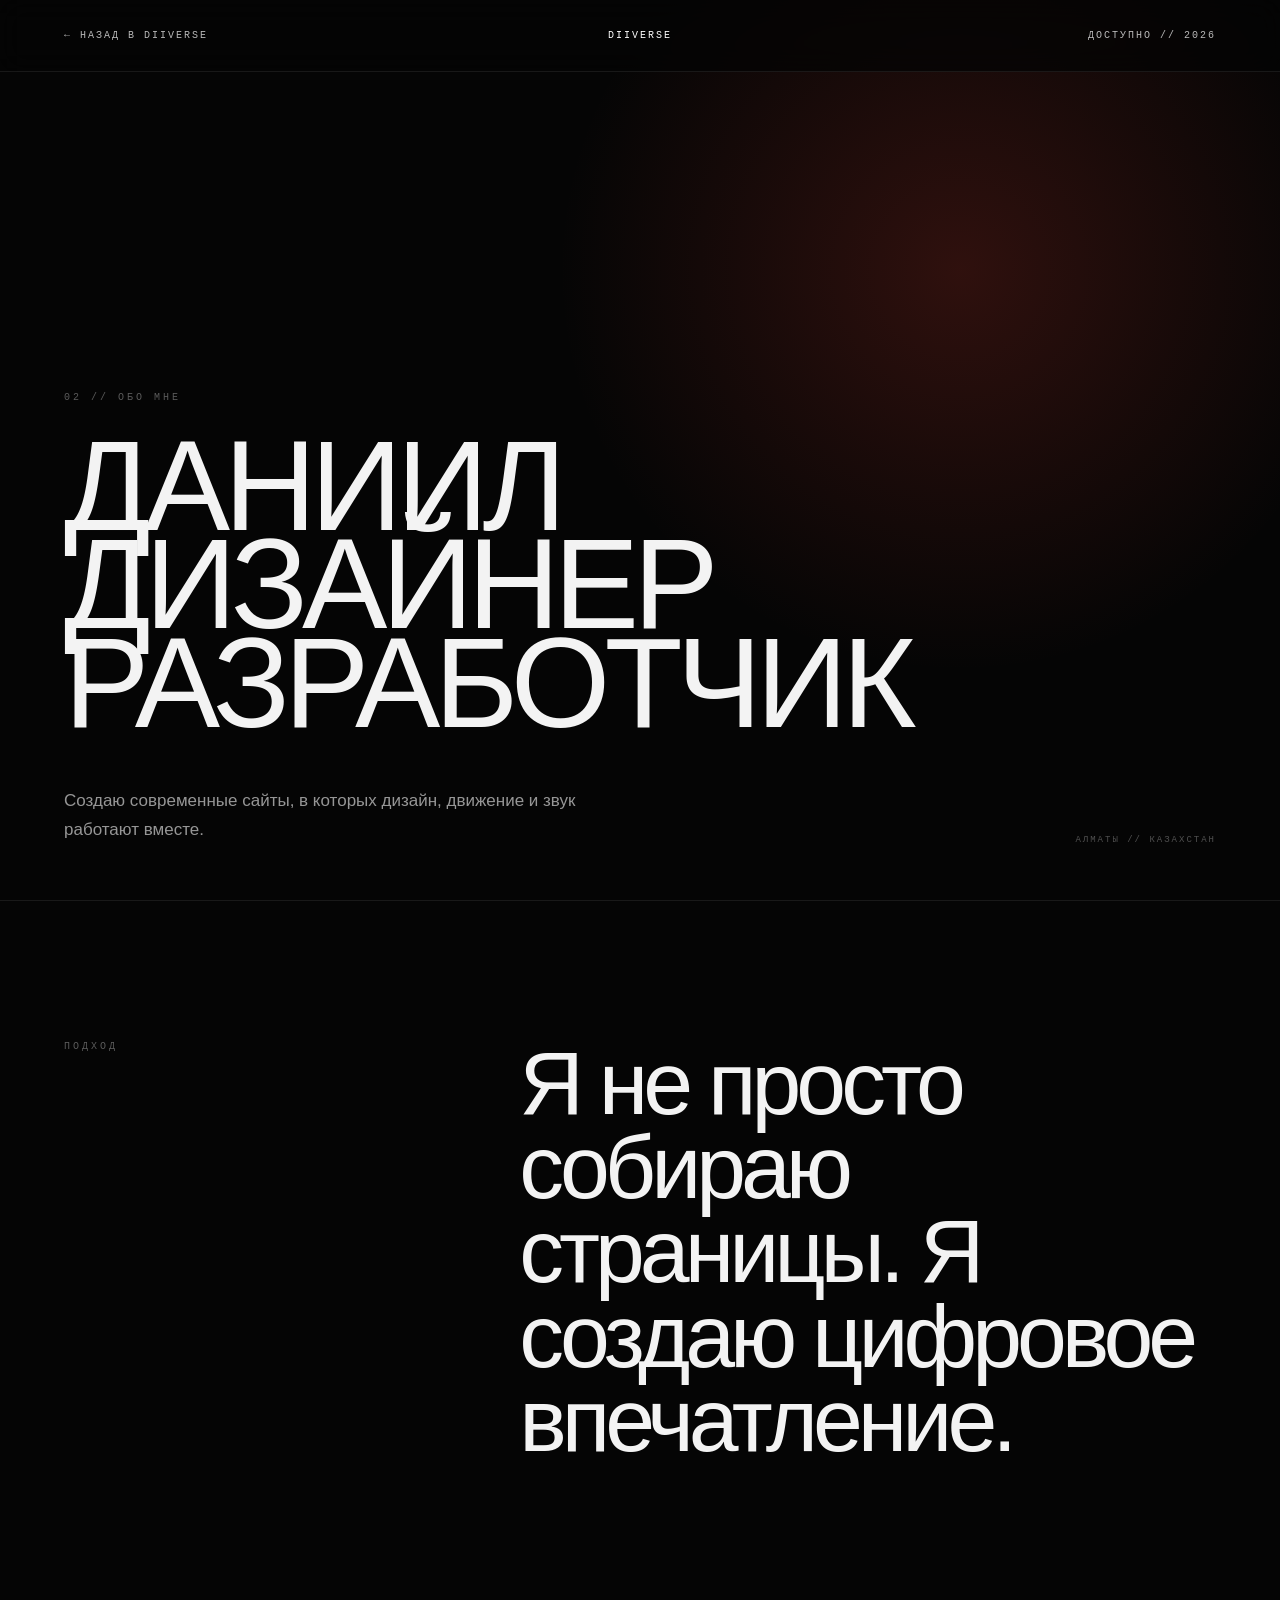
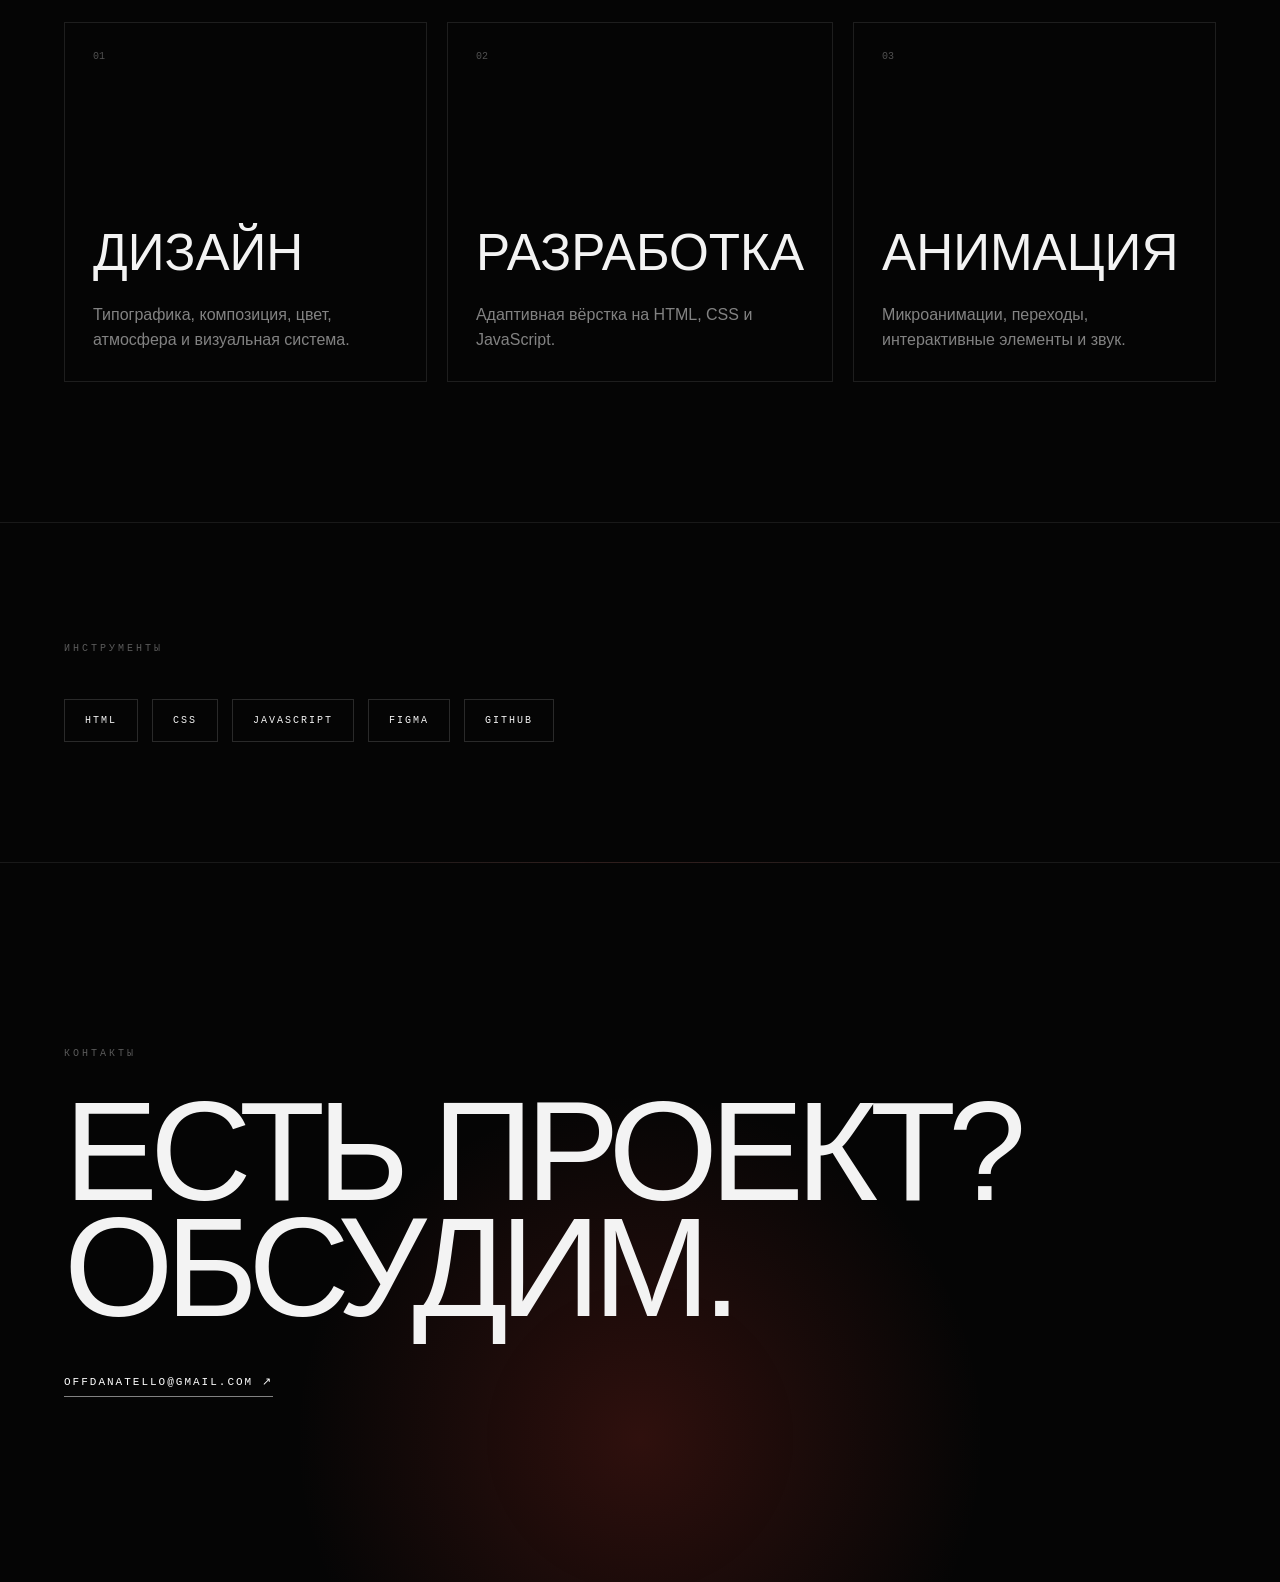
==== commit 16fc9472: "Add files via upload" ====
--- a/about.html
+++ b/about.html
@@ -2,105 +2,162 @@
 <html lang="ru">
 <head>
     <meta charset="UTF-8">
-    <meta name="viewport" content="width=device-width, initial-scale=1.0">
+
+    <meta
+        name="viewport"
+        content="width=device-width, initial-scale=1.0"
+    >
+
     <title>Обо мне — DIIVERSE</title>
-    <link rel="stylesheet" href="style.css">
+
+    <link rel="stylesheet" href="style.css?v=11">
 </head>
+
 <body class="about-page">
+
     <header class="about-header">
-        <a href="index.html" class="about-back sound-hover">← НАЗАД В АРХИВ</a>
-        <a href="index.html" class="about-logo sound-hover">DIIVERSE</a>
-        <span class="about-status">НА СВЯЗИ // 2026</span>
+
+        <a href="index.html" class="about-back sound-hover">
+            ← НАЗАД В DIIVERSE
+        </a>
+
+        <a href="index.html" class="about-logo">
+            DIIVERSE
+        </a>
+
+        <span class="about-status">
+            ДОСТУПНО // 2026
+        </span>
+
     </header>
 
+
     <main>
+
         <section class="about-hero">
-            <p class="about-label">02 // ОБО МНЕ</p>
-            <h1>ДАНИИЛ<br>ЦИФРОВОЙ<br>АВТОР</h1>
+
+            <p class="about-label">
+                02 // ОБО МНЕ
+            </p>
+
+            <h1>
+                ДАНИИЛ<br>
+                ДИЗАЙНЕР<br>
+                РАЗРАБОТЧИК
+            </h1>
 
             <div class="about-intro">
-                <p>Создаю современные сайты, в которых дизайн, анимация и звук работают вместе.</p>
-                <span>АЛМАТЫ // КАЗАХСТАН</span>
+
+                <p>
+                    Создаю современные сайты, в которых
+                    дизайн, движение и звук работают вместе.
+                </p>
+
+                <span>
+                    АЛМАТЫ // КАЗАХСТАН
+                </span>
+
             </div>
+
         </section>
 
+
         <section class="about-statement">
-            <p class="about-section-label">ПОДХОД</p>
-            <h2>Я не просто собираю страницы. Я создаю цифровое впечатление.</h2>
+
+            <p class="about-section-label">
+                ПОДХОД
+            </p>
+
+            <h2>
+                Я не просто собираю страницы.
+                Я создаю цифровое впечатление.
+            </h2>
+
         </section>
 
+
         <section class="about-grid">
+
             <article class="about-card">
                 <span>01</span>
                 <h3>ДИЗАЙН</h3>
-                <p>Типографика, композиция, цвет, атмосфера и визуальная система.</p>
+                <p>
+                    Типографика, композиция, цвет,
+                    атмосфера и визуальная система.
+                </p>
             </article>
 
             <article class="about-card">
                 <span>02</span>
                 <h3>РАЗРАБОТКА</h3>
-                <p>Адаптивная вёрстка на HTML, CSS и JavaScript.</p>
+                <p>
+                    Адаптивная вёрстка на HTML,
+                    CSS и JavaScript.
+                </p>
             </article>
 
             <article class="about-card">
                 <span>03</span>
                 <h3>АНИМАЦИЯ</h3>
-                <p>Микроанимации, переходы, интерактивные элементы и звук.</p>
+                <p>
+                    Микроанимации, переходы,
+                    интерактивные элементы и звук.
+                </p>
             </article>
+
         </section>
 
+
         <section class="about-stack">
-            <p class="about-section-label">ИНСТРУМЕНТЫ</p>
+
+            <p class="about-section-label">
+                ИНСТРУМЕНТЫ
+            </p>
+
             <div class="about-stack__list">
-                <span>HTML</span><span>CSS</span><span>JAVASCRIPT</span>
-                <span>FIGMA</span><span>GITHUB</span>
+                <span>HTML</span>
+                <span>CSS</span>
+                <span>JAVASCRIPT</span>
+                <span>FIGMA</span>
+                <span>GITHUB</span>
             </div>
+
         </section>
 
+
         <section class="about-contact" id="contact">
-            <p class="about-section-label">КОНТАКТЫ</p>
-            <h2>ЕСТЬ ПРОЕКТ?<br>ДАВАЙТЕ ОБСУДИМ.</h2>
 
-            <div class="about-contact__links">
-                <a
-                    href="https://wa.me/77064082620?text=%D0%97%D0%B4%D1%80%D0%B0%D0%B2%D1%81%D1%82%D0%B2%D1%83%D0%B9%D1%82%D0%B5%2C%20%D0%94%D0%B0%D0%BD%D0%B8%D0%B8%D0%BB%21%20%D0%A5%D0%BE%D1%87%D1%83%20%D0%BE%D0%B1%D1%81%D1%83%D0%B4%D0%B8%D1%82%D1%8C%20%D0%BF%D1%80%D0%BE%D0%B5%D0%BA%D1%82."
-                    class="about-contact__link sound-hover"
-                    target="_blank"
-                    rel="noopener noreferrer"
-                    aria-label="Написать Даниилу в WhatsApp"
-                >
-                    <span class="about-contact__network">WHATSAPP</span>
-                    <strong>+7 706 408 26 20</strong>
-                    <span class="about-contact__action">НАПИСАТЬ ↗</span>
-                </a>
+            <p class="about-section-label">
+                КОНТАКТЫ
+            </p>
 
-                <a
-                    href="https://www.instagram.com/kovalev_de_/"
-                    class="about-contact__link sound-hover"
-                    target="_blank"
-                    rel="noopener noreferrer"
-                    aria-label="Открыть Instagram Даниила"
-                >
-                    <span class="about-contact__network">INSTAGRAM</span>
-                    <strong>@KOVALEV_DE_</strong>
-                    <span class="about-contact__action">ОТКРЫТЬ ↗</span>
-                </a>
+            <h2>
+                ЕСТЬ ПРОЕКТ?<br>
+                ОБСУДИМ.
+            </h2>
 
-                <a
-                    href="mailto:offdanatello@gmail.com"
-                    class="about-contact__link sound-hover"
-                    aria-label="Написать Даниилу на электронную почту"
-                >
-                    <span class="about-contact__network">E-MAIL</span>
-                    <strong>OFFDANATELLO@GMAIL.COM</strong>
-                    <span class="about-contact__action">НАПИСАТЬ ↗</span>
-                </a>
-            </div>
+            <a href="mailto:offdanatello@gmail.com">
+                OFFDANATELLO@GMAIL.COM ↗
+            </a>
+
         </section>
+
     </main>
 
-    <audio id="hoverSound" src="audio/hover.wav" preload="auto"></audio>
-    <audio id="clickSound" src="audio/click.wav" preload="auto"></audio>
+
+    <audio
+        id="hoverSound"
+        src="audio/hover.wav"
+        preload="auto"
+    ></audio>
+
+    <audio
+        id="clickSound"
+        src="audio/click.wav"
+        preload="auto"
+    ></audio>
+
     <script src="about.js"></script>
+
 </body>
-</html>
+</html>
--- a/style.css
+++ b/style.css
@@ -5230,3 +5230,384 @@
         animation: none !important;
     }
 }
+
+/* ==========================================================
+   MOBILE POLISH — БЕЗ ИЗМЕНЕНИЯ СТРУКТУРЫ САЙТА
+   Этот блок намеренно находится в самом конце файла,
+   чтобы аккуратно перебить старые мобильные значения.
+========================================================== */
+
+@media (max-width: 768px) {
+    /* Первый экран: больше не прижимаем контент к самому низу. */
+    .hero {
+        min-height: 100svh;
+        padding: 154px 20px 34px;
+        justify-content: flex-start;
+    }
+
+    .hero__content {
+        width: 100%;
+        max-width: none;
+        margin-top: 42px;
+    }
+
+    /* Шапка и меню остаются такими же по конструкции, только читаемее. */
+    .header {
+        padding: 20px;
+    }
+
+    .logo {
+        font-size: 10px;
+        letter-spacing: 3px;
+    }
+
+    .navigation {
+        top: 69px;
+        right: 16px;
+        left: 16px;
+        padding-top: 16px;
+        justify-content: space-between;
+        gap: 16px;
+    }
+
+    .navigation a {
+        min-height: 42px;
+        padding: 13px 0;
+        display: inline-flex;
+        align-items: center;
+        justify-content: center;
+        font-size: 10px;
+        line-height: 1;
+        letter-spacing: 0.85px;
+        white-space: nowrap;
+    }
+
+    .sound-button {
+        min-height: 44px;
+        padding: 11px 13px;
+        font-size: 9px;
+        letter-spacing: 1.35px;
+    }
+
+    .hero__code {
+        font-size: 9px;
+        line-height: 1.5;
+        letter-spacing: 2.2px;
+    }
+
+    .hero h2 {
+        margin-top: 20px;
+        font-size: clamp(42px, 11.8vw, 66px);
+        line-height: 0.89;
+        letter-spacing: -3px;
+    }
+
+    .hero__description {
+        max-width: 520px;
+        margin-top: 30px;
+        font-size: 16px;
+        line-height: 1.58;
+    }
+
+    .explore-button {
+        width: 100%;
+        min-height: 72px;
+        margin-top: 34px;
+        padding: 22px 18px;
+        font-size: 12px;
+        line-height: 1;
+        letter-spacing: 2.1px;
+    }
+
+    .explore-button span {
+        font-size: 27px;
+    }
+
+    .hero__bottom {
+        margin-top: 50px;
+        gap: 18px;
+        font-size: 8px;
+        letter-spacing: 1.55px;
+    }
+}
+
+@media (max-width: 420px) {
+    .hero {
+        padding-top: 148px;
+    }
+
+    .hero__content {
+        margin-top: 34px;
+    }
+
+    .navigation {
+        right: 10px;
+        left: 10px;
+        gap: 10px;
+    }
+
+    .navigation a {
+        font-size: 9px;
+        letter-spacing: 0.45px;
+    }
+
+    .hero h2 {
+        font-size: clamp(39px, 11.3vw, 54px);
+        line-height: 0.91;
+        letter-spacing: -2.4px;
+    }
+
+    .hero__description {
+        font-size: 15px;
+    }
+
+    .explore-button {
+        min-height: 68px;
+        font-size: 11px;
+        letter-spacing: 1.9px;
+    }
+}
+
+/* На сенсорных экранах не оставляем «залипший» hover у большой кнопки. */
+@media (hover: none) and (pointer: coarse) {
+    .explore-button:hover {
+        padding-right: 18px;
+        padding-left: 18px;
+        color: #f3f3f3;
+        background: transparent;
+    }
+
+    .explore-button:hover span {
+        transform: none;
+    }
+}
+
+
+
+/* ==========================================================
+   MOBILE V9 — ТОЧЕЧНЫЕ ИСПРАВЛЕНИЯ БЕЗ ПЕРЕСТРОЙКИ САЙТА
+========================================================== */
+
+/* Красное свечение первого экрана: насыщеннее, как в других блоках. */
+.hero::before {
+    background: radial-gradient(
+        circle,
+        rgba(240, 68, 53, 0.42) 0%,
+        rgba(240, 68, 53, 0.24) 34%,
+        rgba(240, 68, 53, 0.08) 54%,
+        transparent 72%
+    );
+    filter: blur(20px);
+}
+
+/* На странице услуг стрелки не являются кнопками — убираем их. */
+.service-item__arrow {
+    display: none !important;
+}
+
+.service-item {
+    grid-template-columns: 75px minmax(0, 1fr);
+}
+
+/* В системной панели красными остаются только названия полей. */
+.system-panel__detail span {
+    color: #f04435;
+}
+
+.system-panel__detail strong,
+.system-panel__detail strong .scroll-type-word,
+.system-panel__detail strong .scroll-type-char {
+    color: #f3f3f3 !important;
+}
+
+.system-panel__detail strong {
+    font-size: clamp(17px, 1.45vw, 23px);
+    line-height: 1.4;
+}
+
+@media (max-width: 768px) {
+    /* Убираем короткую декоративную линию над мобильным меню. */
+    .navigation {
+        top: 78px;
+        right: 14px;
+        left: 14px;
+        padding-top: 0;
+        justify-content: center;
+        gap: clamp(18px, 5vw, 32px);
+        border-top: 0;
+    }
+
+    .navigation a {
+        min-height: 46px;
+        padding: 13px 0;
+        font-size: clamp(10px, 2.75vw, 12px);
+        line-height: 1;
+        letter-spacing: 0.85px;
+        white-space: nowrap;
+    }
+
+    /* Чуть сильнее выделяем основной текст первого экрана. */
+    .hero__description {
+        max-width: 560px;
+        margin-top: 30px;
+        color: rgba(255, 255, 255, 0.76);
+        font-size: 18px;
+        line-height: 1.56;
+    }
+
+    /* Полноценная белая CTA-кнопка, стилистически как кнопка прелоадера. */
+    .explore-button,
+    .explore-button:hover,
+    .explore-button:focus-visible,
+    .explore-button:active {
+        width: 100%;
+        min-height: 74px;
+        margin-top: 36px;
+        padding: 0 24px;
+        color: #050505;
+        background: #f3f3f3;
+        border: 1px solid #f3f3f3;
+        font-size: 13px;
+        letter-spacing: 2.2px;
+        transform: none;
+    }
+
+    .explore-button span,
+    .explore-button:hover span,
+    .explore-button:active span {
+        color: #050505;
+        font-size: 27px;
+        transform: none;
+    }
+
+    .service-item {
+        grid-template-columns: 52px minmax(0, 1fr);
+        gap: 24px;
+    }
+
+    .system-panel__detail span {
+        font-size: 10px;
+        letter-spacing: 2px;
+    }
+
+    .system-panel__detail strong {
+        font-size: 18px;
+        line-height: 1.45;
+    }
+}
+
+@media (max-width: 420px) {
+    .navigation {
+        right: 10px;
+        left: 10px;
+        gap: clamp(12px, 4vw, 20px);
+    }
+
+    .navigation a {
+        font-size: 10px;
+        letter-spacing: 0.55px;
+    }
+
+    .hero__description {
+        font-size: 17px;
+    }
+
+    .explore-button,
+    .explore-button:hover,
+    .explore-button:focus-visible,
+    .explore-button:active {
+        min-height: 70px;
+        padding: 0 20px;
+        font-size: 12px;
+        letter-spacing: 1.9px;
+    }
+}
+
+/* ==========================================================
+   MOBILE V10 — ГЛАВНЫЙ ЗАГОЛОВОК БЕЗ ОБРЕЗАНИЯ
+   Последняя строка длиннее, поэтому на телефоне она чуть меньше.
+========================================================== */
+
+@media (max-width: 768px) {
+    .hero h2 {
+        width: 100%;
+        max-width: 100%;
+        overflow: visible;
+        font-size: clamp(36px, 10vw, 50px);
+        line-height: 0.92;
+        letter-spacing: -2.5px;
+    }
+
+    .hero-title-line {
+        max-width: 100%;
+    }
+
+    .hero-title-line:nth-of-type(2) {
+        font-size: 0.84em;
+        letter-spacing: -1.7px;
+    }
+}
+
+@media (max-width: 420px) {
+    .hero h2 {
+        font-size: clamp(34px, 9.8vw, 42px);
+        letter-spacing: -2px;
+    }
+
+    .hero-title-line:nth-of-type(2) {
+        font-size: 0.83em;
+        letter-spacing: -1.4px;
+    }
+}
+
+/* ==========================================================
+   MOBILE V11 — ТОЧЕЧНАЯ НАСТРОЙКА НАВИГАЦИИ
+   Структура, анимации и JavaScript не изменяются.
+========================================================== */
+
+/* После удаления служебной строки заголовку больше не нужен верхний отступ. */
+.hero h2 {
+    margin-top: 0;
+}
+
+@media (max-width: 768px) {
+    .navigation {
+        right: 12px;
+        left: 12px;
+        gap: clamp(15px, 4.8vw, 25px);
+    }
+
+    .navigation a {
+        min-height: 48px;
+        padding: 14px 0;
+
+        color: rgba(255, 255, 255, 0.8);
+
+        font-size: clamp(10px, 2.9vw, 12px);
+        font-weight: 500;
+        letter-spacing: 0.9px;
+    }
+
+    /* Русские слова длиннее: уменьшаем только заголовок страницы «Обо мне». */
+    .about-hero h1 {
+        font-size: clamp(44px, 14vw, 72px);
+        line-height: 0.86;
+        letter-spacing: -3px;
+        overflow-wrap: normal;
+    }
+}
+
+/* На совсем узких экранах сохраняем расстояние, но не допускаем переноса. */
+@media (max-width: 360px) {
+    .navigation {
+        right: 8px;
+        left: 8px;
+        gap: 12px;
+    }
+
+    .navigation a {
+        font-size: 10px;
+        letter-spacing: 0.55px;
+    }
+}
+
